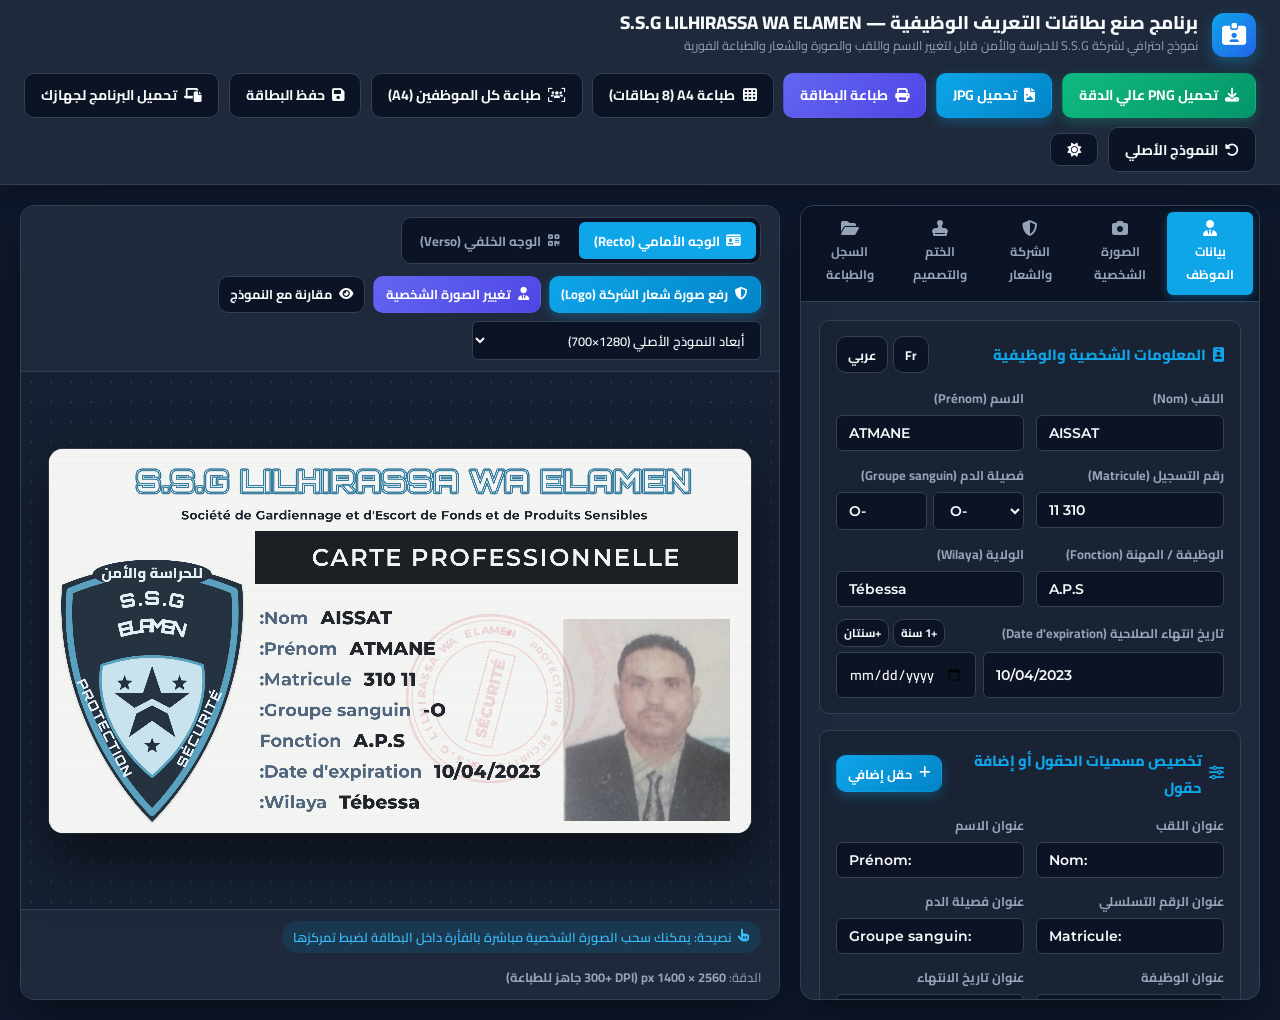
==== SSG_ID_Card_Maker.html @ f22fa9aa "Add lightweight standalone SSG_ID_Card_Maker.html and SSG_ID_Card_Maker.zip for direct download Co-a" ====
<!DOCTYPE html>
<html lang="ar" dir="rtl">
<head>
    <meta charset="UTF-8">
    <meta name="viewport" content="width=device-width, initial-scale=1.0">
    <title>برنامج صنع بطاقات التعريف الوظيفية الاحترافي — CARTE PROFESSIONNELLE</title>
    <style>
/* ==========================================================================
   Professional ID Card Maker Studio — برنامج صنع بطاقات التعريف الوظيفية
   Modern Arabic RTL UI + Responsive Print Layout
   ========================================================================== */

@import url('https://fonts.googleapis.com/css2?family=Cairo:wght@400;600;700;800&family=Exo+2:wght@700;800;900&family=Montserrat:wght@500;600;700;800;900&family=Orbitron:wght@700;800;900&family=Tajawal:wght@400;500;700;800&display=swap');

:root {
    --bg-main: #0f172a;
    --bg-panel: #1e293b;
    --bg-card-panel: #162032;
    --bg-input: #0b1324;
    --border-color: #334155;
    --border-focus: #38bdf8;
    --text-primary: #f8fafc;
    --text-secondary: #94a3b8;
    --text-muted: #64748b;
    --accent-primary: #0ea5e9;
    --accent-hover: #0284c7;
    --accent-secondary: #6366f1;
    --success: #10b981;
    --warning: #f59e0b;
    --danger: #ef4444;
    --radius-lg: 14px;
    --radius-md: 10px;
    --radius-sm: 6px;
    --shadow-lg: 0 20px 45px -15px rgba(0, 0, 0, 0.6);
}

body.light-mode {
    --bg-main: #f1f5f9;
    --bg-panel: #ffffff;
    --bg-card-panel: #e2e8f0;
    --bg-input: #f8fafc;
    --border-color: #cbd5e1;
    --border-focus: #0284c7;
    --text-primary: #0f172a;
    --text-secondary: #475569;
    --text-muted: #64748b;
    --shadow-lg: 0 15px 35px -10px rgba(15, 23, 42, 0.15);
}

* {
    box-sizing: border-box;
    margin: 0;
    padding: 0;
}

body {
    font-family: 'Cairo', 'Tajawal', sans-serif;
    background-color: var(--bg-main);
    color: var(--text-primary);
    min-height: 100vh;
    display: flex;
    flex-direction: column;
    overflow-x: hidden;
}

/* Top Header Bar */
.studio-header {
    background: var(--bg-panel);
    border-bottom: 1px solid var(--border-color);
    padding: 0.75rem 1.5rem;
    display: flex;
    align-items: center;
    justify-content: space-between;
    gap: 1rem;
    flex-wrap: wrap;
    position: sticky;
    top: 0;
    z-index: 100;
    box-shadow: 0 4px 20px rgba(0, 0, 0, 0.2);
}

.brand-area {
    display: flex;
    align-items: center;
    gap: 0.85rem;
}

.brand-badge {
    width: 44px;
    height: 44px;
    border-radius: 12px;
    background: linear-gradient(135deg, #0ea5e9, #2563eb);
    display: flex;
    align-items: center;
    justify-content: center;
    font-size: 1.35rem;
    color: #fff;
    box-shadow: 0 6px 16px rgba(14, 165, 233, 0.35);
}

.brand-titles h1 {
    font-size: 1.15rem;
    font-weight: 800;
    line-height: 1.2;
    color: var(--text-primary);
}

.brand-titles p {
    font-size: 0.78rem;
    color: var(--text-secondary);
}

.header-toolbar {
    display: flex;
    align-items: center;
    gap: 0.6rem;
    flex-wrap: wrap;
}

.btn {
    display: inline-flex;
    align-items: center;
    justify-content: center;
    gap: 0.45rem;
    padding: 0.52rem 1rem;
    border-radius: var(--radius-md);
    font-family: 'Cairo', sans-serif;
    font-size: 0.88rem;
    font-weight: 700;
    cursor: pointer;
    border: 1px solid transparent;
    transition: all 0.18s ease;
    text-decoration: none;
    white-space: nowrap;
}

.btn-primary {
    background: linear-gradient(135deg, #0ea5e9, #0284c7);
    color: #fff;
    box-shadow: 0 4px 12px rgba(14, 165, 233, 0.3);
}

.btn-primary:hover {
    transform: translateY(-1px);
    box-shadow: 0 6px 16px rgba(14, 165, 233, 0.45);
}

.btn-success {
    background: linear-gradient(135deg, #10b981, #059669);
    color: #fff;
    box-shadow: 0 4px 12px rgba(16, 185, 129, 0.3);
}

.btn-success:hover {
    transform: translateY(-1px);
    box-shadow: 0 6px 16px rgba(16, 185, 129, 0.45);
}

.btn-indigo {
    background: linear-gradient(135deg, #6366f1, #4f46e5);
    color: #fff;
}

.btn-indigo:hover {
    transform: translateY(-1px);
}

.btn-outline {
    background: var(--bg-input);
    color: var(--text-primary);
    border-color: var(--border-color);
}

.btn-outline:hover {
    border-color: var(--accent-primary);
    color: var(--accent-primary);
}

.btn-danger {
    background: rgba(239, 68, 68, 0.15);
    color: #f87171;
    border-color: rgba(239, 68, 68, 0.35);
}

.btn-danger:hover {
    background: #ef4444;
    color: #fff;
}

.btn-sm {
    padding: 0.35rem 0.7rem;
    font-size: 0.8rem;
}

/* Main Studio Grid */
.studio-workspace {
    display: grid;
    grid-template-columns: 460px 1fr;
    gap: 1.25rem;
    padding: 1.25rem;
    flex: 1;
    max-width: 1800px;
    width: 100%;
    margin: 0 auto;
}

@media (max-width: 1180px) {
    .studio-workspace {
        grid-template-columns: 1fr;
    }
}

/* Editor Controls Sidebar */
.controls-panel {
    background: var(--bg-panel);
    border: 1px solid var(--border-color);
    border-radius: var(--radius-lg);
    display: flex;
    flex-direction: column;
    overflow: hidden;
    max-height: calc(100vh - 105px);
    box-shadow: var(--shadow-lg);
}

@media (max-width: 1180px) {
    .controls-panel {
        max-height: none;
        order: 2;
    }
}

/* Navigation Tabs inside Controls Panel */
.control-tabs {
    display: grid;
    grid-template-columns: repeat(5, 1fr);
    background: var(--bg-input);
    border-bottom: 1px solid var(--border-color);
    padding: 0.35rem;
    gap: 0.25rem;
}

.tab-btn {
    background: transparent;
    border: none;
    color: var(--text-secondary);
    padding: 0.55rem 0.25rem;
    border-radius: var(--radius-sm);
    font-family: 'Cairo', sans-serif;
    font-size: 0.78rem;
    font-weight: 700;
    cursor: pointer;
    display: flex;
    flex-direction: column;
    align-items: center;
    gap: 0.25rem;
    transition: all 0.15s ease;
}

.tab-btn i {
    font-size: 1rem;
}

.tab-btn:hover {
    color: var(--text-primary);
    background: rgba(255, 255, 255, 0.04);
}

.tab-btn.active {
    background: var(--accent-primary);
    color: #fff;
    box-shadow: 0 3px 10px rgba(14, 165, 233, 0.35);
}

.tab-pane {
    display: none;
    padding: 1.15rem;
    overflow-y: auto;
    flex: 1;
}

.tab-pane.active {
    display: block;
}

.section-box {
    background: rgba(15, 23, 42, 0.35);
    border: 1px solid var(--border-color);
    border-radius: var(--radius-md);
    padding: 0.95rem;
    margin-bottom: 1rem;
}

body.light-mode .section-box {
    background: #f8fafc;
}

.section-title {
    font-size: 0.92rem;
    font-weight: 800;
    color: var(--accent-primary);
    margin-bottom: 0.8rem;
    display: flex;
    align-items: center;
    justify-content: space-between;
    gap: 0.5rem;
}

.section-title span {
    display: flex;
    align-items: center;
    gap: 0.45rem;
}

/* Form Elements */
.form-row {
    margin-bottom: 0.75rem;
}

.form-row:last-child {
    margin-bottom: 0;
}

.form-grid-2 {
    display: grid;
    grid-template-columns: 1fr 1fr;
    gap: 0.7rem;
    margin-bottom: 0.75rem;
}

.form-grid-3 {
    display: grid;
    grid-template-columns: 1.1fr 1.4fr auto;
    gap: 0.45rem;
    align-items: center;
    margin-bottom: 0.55rem;
}

.form-label {
    display: flex;
    align-items: center;
    justify-content: space-between;
    font-size: 0.8rem;
    font-weight: 700;
    color: var(--text-secondary);
    margin-bottom: 0.3rem;
}

.form-input,
.form-select {
    width: 100%;
    padding: 0.5rem 0.75rem;
    border-radius: var(--radius-sm);
    border: 1px solid var(--border-color);
    background: var(--bg-input);
    color: var(--text-primary);
    font-family: 'Cairo', 'Montserrat', sans-serif;
    font-size: 0.88rem;
    font-weight: 600;
    transition: border-color 0.15s ease;
}

.form-input:focus,
.form-select:focus {
    outline: none;
    border-color: var(--border-focus);
    box-shadow: 0 0 0 3px rgba(56, 189, 248, 0.15);
}

.input-ltr {
    direction: ltr;
    text-align: left;
    font-family: 'Montserrat', 'Cairo', sans-serif;
}

.color-picker-wrap {
    display: flex;
    align-items: center;
    gap: 0.45rem;
    background: var(--bg-input);
    border: 1px solid var(--border-color);
    padding: 0.3rem 0.55rem;
    border-radius: var(--radius-sm);
}

.color-picker-wrap input[type="color"] {
    width: 28px;
    height: 28px;
    border: none;
    background: none;
    cursor: pointer;
    padding: 0;
}

.color-picker-wrap span {
    font-size: 0.78rem;
    font-family: monospace;
    color: var(--text-secondary);
}

.range-row {
    display: flex;
    align-items: center;
    gap: 0.65rem;
}

.range-row input[type="range"] {
    flex: 1;
    accent-color: var(--accent-primary);
    cursor: pointer;
}

.range-val {
    min-width: 42px;
    text-align: center;
    font-size: 0.78rem;
    font-weight: 700;
    background: var(--bg-input);
    padding: 0.15rem 0.4rem;
    border-radius: 4px;
    border: 1px solid var(--border-color);
}

/* Upload Dropzones */
.upload-zone {
    border: 2px dashed var(--border-color);
    border-radius: var(--radius-md);
    padding: 1rem;
    text-align: center;
    background: var(--bg-input);
    cursor: pointer;
    transition: all 0.2s ease;
}

.upload-zone:hover,
.upload-zone.dragover {
    border-color: var(--accent-primary);
    background: rgba(14, 165, 233, 0.08);
}

.upload-zone i {
    font-size: 1.7rem;
    color: var(--accent-primary);
    margin-bottom: 0.35rem;
}

.upload-zone p {
    font-size: 0.83rem;
    font-weight: 700;
    color: var(--text-primary);
}

.upload-zone small {
    font-size: 0.73rem;
    color: var(--text-secondary);
}

/* Radio Mode Pills */
.mode-pills {
    display: grid;
    grid-template-columns: repeat(3, 1fr);
    gap: 0.45rem;
    margin-bottom: 0.85rem;
}

.mode-pill {
    padding: 0.5rem 0.4rem;
    border-radius: var(--radius-sm);
    border: 1px solid var(--border-color);
    background: var(--bg-input);
    color: var(--text-secondary);
    font-family: 'Cairo', sans-serif;
    font-size: 0.76rem;
    font-weight: 700;
    cursor: pointer;
    text-align: center;
    transition: all 0.15s ease;
}

.mode-pill.active {
    border-color: var(--accent-primary);
    background: rgba(14, 165, 233, 0.15);
    color: var(--text-primary);
}

/* Preview Canvas Area (Left/Center Stage) */
.preview-stage {
    background: var(--bg-card-panel);
    border: 1px solid var(--border-color);
    border-radius: var(--radius-lg);
    display: flex;
    flex-direction: column;
    overflow: hidden;
    box-shadow: var(--shadow-lg);
}

.stage-toolbar {
    background: var(--bg-panel);
    border-bottom: 1px solid var(--border-color);
    padding: 0.7rem 1.15rem;
    display: flex;
    align-items: center;
    justify-content: space-between;
    flex-wrap: wrap;
    gap: 0.75rem;
}

.stage-side-tabs {
    display: flex;
    align-items: center;
    gap: 0.4rem;
    background: var(--bg-input);
    padding: 0.25rem;
    border-radius: var(--radius-md);
    border: 1px solid var(--border-color);
}

.side-switch-btn {
    padding: 0.4rem 0.9rem;
    border-radius: var(--radius-sm);
    border: none;
    background: transparent;
    color: var(--text-secondary);
    font-family: 'Cairo', sans-serif;
    font-size: 0.82rem;
    font-weight: 700;
    cursor: pointer;
    display: flex;
    align-items: center;
    gap: 0.4rem;
}

.side-switch-btn.active {
    background: var(--accent-primary);
    color: #fff;
}

.canvas-viewport {
    flex: 1;
    display: flex;
    flex-direction: column;
    align-items: center;
    justify-content: center;
    padding: 1.75rem;
    position: relative;
    background-image: radial-gradient(rgba(148, 163, 184, 0.14) 1px, transparent 1px);
    background-size: 20px 20px;
    min-height: 480px;
}

.card-canvas-wrapper {
    position: relative;
    width: 100%;
    max-width: 860px;
    border-radius: 14px;
    overflow: hidden;
    box-shadow: 0 25px 60px rgba(0, 0, 0, 0.55), 0 0 0 1px rgba(255, 255, 255, 0.12);
    transition: transform 0.2s ease;
    background: #f4f5f3;
    line-height: 0;
}

#card-canvas {
    width: 100%;
    height: auto;
    display: block;
    cursor: grab;
}

#card-canvas:active {
    cursor: grabbing;
}

/* Reference Comparison Modal / Drawer */
.reference-compare-box {
    margin-top: 1.1rem;
    width: 100%;
    max-width: 860px;
    background: var(--bg-panel);
    border: 1px solid var(--border-color);
    border-radius: var(--radius-md);
    padding: 0.85rem;
    display: none;
}

.reference-compare-box.visible {
    display: block;
}

.reference-compare-box h4 {
    font-size: 0.85rem;
    margin-bottom: 0.5rem;
    color: var(--accent-primary);
    display: flex;
    align-items: center;
    justify-content: space-between;
}

.reference-compare-box img {
    width: 100%;
    border-radius: 8px;
    border: 1px solid var(--border-color);
}

/* Quick Status Bar Below Canvas */
.stage-footer {
    background: var(--bg-panel);
    border-top: 1px solid var(--border-color);
    padding: 0.65rem 1.15rem;
    display: flex;
    align-items: center;
    justify-content: space-between;
    flex-wrap: wrap;
    gap: 0.75rem;
    font-size: 0.8rem;
    color: var(--text-secondary);
}

.hint-pill {
    display: inline-flex;
    align-items: center;
    gap: 0.4rem;
    background: rgba(14, 165, 233, 0.12);
    color: #38bdf8;
    padding: 0.25rem 0.7rem;
    border-radius: 999px;
    font-weight: 600;
}

/* Saved Cards List */
.saved-card-item {
    display: flex;
    align-items: center;
    justify-content: space-between;
    gap: 0.6rem;
    padding: 0.65rem 0.8rem;
    background: var(--bg-input);
    border: 1px solid var(--border-color);
    border-radius: var(--radius-sm);
    margin-bottom: 0.5rem;
    transition: all 0.15s ease;
}

.saved-card-item:hover {
    border-color: var(--accent-primary);
}

.saved-card-info {
    flex: 1;
    cursor: pointer;
}

.saved-card-info h5 {
    font-size: 0.86rem;
    color: var(--text-primary);
    margin-bottom: 0.1rem;
}

.saved-card-info small {
    font-size: 0.73rem;
    color: var(--text-secondary);
}

/* Camera Modal */
.modal-backdrop {
    position: fixed;
    inset: 0;
    background: rgba(0, 0, 0, 0.75);
    display: none;
    align-items: center;
    justify-content: center;
    z-index: 999;
    padding: 1rem;
}

.modal-backdrop.open {
    display: flex;
}

.modal-card {
    background: var(--bg-panel);
    border: 1px solid var(--border-color);
    border-radius: var(--radius-lg);
    width: 100%;
    max-width: 520px;
    overflow: hidden;
    box-shadow: var(--shadow-lg);
}

.modal-card-header {
    padding: 0.9rem 1.15rem;
    border-bottom: 1px solid var(--border-color);
    display: flex;
    align-items: center;
    justify-content: space-between;
}

.modal-card-body {
    padding: 1.15rem;
    text-align: center;
}

#webcam-video {
    width: 100%;
    max-height: 340px;
    background: #000;
    border-radius: var(--radius-md);
}

/* Toast Notification */
.toast-msg {
    position: fixed;
    bottom: 1.5rem;
    left: 1.5rem;
    background: #10b981;
    color: #fff;
    padding: 0.7rem 1.25rem;
    border-radius: var(--radius-md);
    font-weight: 700;
    font-size: 0.88rem;
    box-shadow: 0 10px 25px rgba(0, 0, 0, 0.35);
    z-index: 2000;
    transform: translateY(120%);
    opacity: 0;
    transition: all 0.25s ease;
}

.toast-msg.show {
    transform: translateY(0);
    opacity: 1;
}

/* Printable Area Styles (CR80 / A4 Sheet) */
#print-sheet-container {
    display: none;
}

@media print {
    body * {
        visibility: hidden;
    }
    #print-sheet-container,
    #print-sheet-container * {
        visibility: visible;
    }
    #print-sheet-container {
        display: flex !important;
        flex-wrap: wrap;
        gap: 6mm;
        justify-content: center;
        align-items: flex-start;
        position: absolute;
        left: 0;
        top: 0;
        width: 100%;
        padding: 8mm;
        background: #fff !important;
    }
    .print-card-img {
        width: 85.6mm !important;
        height: 53.98mm !important;
        object-fit: fill;
        border: 0.25mm dashed #94a3b8;
        page-break-inside: avoid;
    }
}

</style>
    <link rel="stylesheet" href="https://cdnjs.cloudflare.com/ajax/libs/font-awesome/6.5.1/css/all.min.css">
</head>
<body>
    <!-- Top Studio Header -->
    <header class="studio-header">
        <div class="brand-area">
            <div class="brand-badge">
                <i class="fa-solid fa-id-card-clip"></i>
            </div>
            <div class="brand-titles">
                <h1>برنامج صنع بطاقات التعريف الوظيفية — S.S.G LILHIRASSA WA ELAMEN</h1>
                <p>نموذج احترافي لشركة S.S.G للحراسة والأمن قابل لتغيير الاسم واللقب والصورة والشعار والطباعة الفورية</p>
            </div>
        </div>

        <div class="header-toolbar">
            <button class="btn btn-success" id="btn-download-png" title="تحميل البطاقة كصورة عالية الدقة PNG">
                <i class="fa-solid fa-download"></i> <span>تحميل PNG عالي الدقة</span>
            </button>
            <button class="btn btn-primary" id="btn-download-jpg" title="تحميل البطاقة بصيغة JPG">
                <i class="fa-solid fa-file-image"></i> <span>تحميل JPG</span>
            </button>
            <button class="btn btn-indigo" id="btn-print-single" title="طباعة البطاقة بالحجم الحقيقي CR80">
                <i class="fa-solid fa-print"></i> <span>طباعة البطاقة</span>
            </button>
            <button class="btn btn-outline" id="btn-print-a4" title="طباعة 8 نسخ من البطاقة الحالية في ورقة A4">
                <i class="fa-solid fa-table-cells"></i> <span>طباعة A4 (8 بطاقات)</span>
            </button>
            <button class="btn btn-outline" id="btn-print-all-saved" title="طباعة جميع بطاقات الموظفين المحفوظة في ورقة A4 واحدة">
                <i class="fa-solid fa-users-viewfinder"></i> <span>طباعة كل الموظفين (A4)</span>
            </button>
            <button class="btn btn-outline" id="btn-save-card-db" title="حفظ البطاقة الحالية في السجل">
                <i class="fa-solid fa-floppy-disk"></i> <span>حفظ البطاقة</span>
            </button>
            <a href="/download-standalone" target="_blank" download="SSG_ID_Card_Maker.html" class="btn btn-outline" title="تحميل البرنامج كملف واحد يعمل على أي جهاز بدون إنترنت">
                <i class="fa-solid fa-laptop-file"></i> <span>تحميل البرنامج لجهازك</span>
            </a>
            <button class="btn btn-outline" id="btn-reset-default" title="استعادة بيانات النموذج الأصلي">
                <i class="fa-solid fa-rotate-left"></i> <span>النموذج الأصلي</span>
            </button>
            <button class="btn btn-outline" id="btn-theme-toggle" title="تبديل المظهر الفاتح/الداكن">
                <i class="fa-solid fa-sun"></i>
            </button>
        </div>
    </header>

    <!-- Main Studio Layout -->
    <main class="studio-workspace">
        <!-- Right Sidebar: Controls & Customization -->
        <aside class="controls-panel">
            <nav class="control-tabs">
                <button class="tab-btn active" data-tab="tab-employee">
                    <i class="fa-solid fa-user-tie"></i>
                    <span>بيانات الموظف</span>
                </button>
                <button class="tab-btn" data-tab="tab-photo">
                    <i class="fa-solid fa-camera"></i>
                    <span>الصورة الشخصية</span>
                </button>
                <button class="tab-btn" data-tab="tab-company">
                    <i class="fa-solid fa-shield-halved"></i>
                    <span>الشركة والشعار</span>
                </button>
                <button class="tab-btn" data-tab="tab-design">
                    <i class="fa-solid fa-stamp"></i>
                    <span>الختم والتصميم</span>
                </button>
                <button class="tab-btn" data-tab="tab-saved">
                    <i class="fa-solid fa-folder-open"></i>
                    <span>السجل والطباعة</span>
                </button>
            </nav>

            <!-- TAB 1: Employee Information (بيانات الموظف) -->
            <div class="tab-pane active" id="tab-employee">
                <div class="section-box">
                    <div class="section-title">
                        <span><i class="fa-solid fa-id-badge"></i> المعلومات الشخصية والوظيفية</span>
                        <div style="display:flex; gap:0.3rem;">
                            <button type="button" class="btn btn-outline btn-sm" id="btn-labels-fr" title="عناوين الحقول بالفرنسية كما في النموذج">Fr</button>
                            <button type="button" class="btn btn-outline btn-sm" id="btn-labels-ar" title="عناوين الحقول بالعربية">عربي</button>
                        </div>
                    </div>

                    <div class="form-grid-2">
                        <div>
                            <label class="form-label">اللقب (Nom)</label>
                            <input type="text" id="inp-nom" class="form-input input-ltr" value="AISSAT" placeholder="مثال: AISSAT">
                        </div>
                        <div>
                            <label class="form-label">الاسم (Prénom)</label>
                            <input type="text" id="inp-prenom" class="form-input input-ltr" value="ATMANE" placeholder="مثال: ATMANE">
                        </div>
                    </div>

                    <div class="form-grid-2">
                        <div>
                            <label class="form-label">رقم التسجيل (Matricule)</label>
                            <input type="text" id="inp-matricule" class="form-input input-ltr" value="11 310" placeholder="مثال: 11 310">
                        </div>
                        <div>
                            <label class="form-label">فصيلة الدم (Groupe sanguin)</label>
                            <div style="display:flex; gap:0.35rem;">
                                <select id="sel-blood" class="form-select input-ltr" style="max-width:95px;">
                                    <option value="O-" selected>O-</option>
                                    <option value="O+">O+</option>
                                    <option value="A+">A+</option>
                                    <option value="A-">A-</option>
                                    <option value="B+">B+</option>
                                    <option value="B-">B-</option>
                                    <option value="AB+">AB+</option>
                                    <option value="AB-">AB-</option>
                                </select>
                                <input type="text" id="inp-groupe-sanguin" class="form-input input-ltr" value="O-">
                            </div>
                        </div>
                    </div>

                    <div class="form-grid-2">
                        <div>
                            <label class="form-label">الوظيفة / المهنة (Fonction)</label>
                            <input type="text" id="inp-fonction" list="fonctions-list" class="form-input input-ltr" value="A.P.S" placeholder="مثال: A.P.S">
                            <datalist id="fonctions-list">
                                <option value="A.P.S">Agent de Prévention et de Sécurité</option>
                                <option value="Chef de Poste">Chef de Poste</option>
                                <option value="Chef de Groupe">Chef de Groupe</option>
                                <option value="Superviseur">Superviseur</option>
                                <option value="Agent d'Escorte">Agent d'Escorte de Fonds</option>
                                <option value="Contrôleur">Contrôleur de Sécurité</option>
                                <option value="Chauffeur Escorte">Chauffeur Escorte</option>
                                <option value="عون أمن ووقاية">عون أمن ووقاية</option>
                            </datalist>
                        </div>
                        <div>
                            <label class="form-label">الولاية (Wilaya)</label>
                            <input type="text" id="inp-wilaya" list="wilayas-list" class="form-input input-ltr" value="Tébessa" placeholder="مثال: Tébessa">
                            <datalist id="wilayas-list">
                                <option value="Adrar">01 - Adrar (أدرار)</option>
                                <option value="Chlef">02 - Chlef (الشلف)</option>
                                <option value="Laghouat">03 - Laghouat (الأغواط)</option>
                                <option value="Oum El Bouaghi">04 - Oum El Bouaghi (أم البواقي)</option>
                                <option value="Batna">05 - Batna (باتنة)</option>
                                <option value="Béjaïa">06 - Béjaïa (بجاية)</option>
                                <option value="Biskra">07 - Biskra (بسكرة)</option>
                                <option value="Béchar">08 - Béchar (بشار)</option>
                                <option value="Blida">09 - Blida (البليدة)</option>
                                <option value="Bouira">10 - Bouira (البويرة)</option>
                                <option value="Tamanrasset">11 - Tamanrasset (تمنراست)</option>
                                <option value="Tébessa">12 - Tébessa (تبسة)</option>
                                <option value="Tlemcen">13 - Tlemcen (تلمسان)</option>
                                <option value="Tiaret">14 - Tiaret (تيارت)</option>
                                <option value="Tizi Ouzou">15 - Tizi Ouzou (تيزي وزو)</option>
                                <option value="Alger">16 - Alger (الجزائر)</option>
                                <option value="Djelfa">17 - Djelfa (الجلفة)</option>
                                <option value="Jijel">18 - Jijel (جيجل)</option>
                                <option value="Sétif">19 - Sétif (سطيف)</option>
                                <option value="Saïda">20 - Saïda (سعيدة)</option>
                                <option value="Skikda">21 - Skikda (سكيكدة)</option>
                                <option value="Sidi Bel Abbès">22 - Sidi Bel Abbès (سيدي بلعباس)</option>
                                <option value="Annaba">23 - Annaba (عنابة)</option>
                                <option value="Guelma">24 - Guelma (قالمة)</option>
                                <option value="Constantine">25 - Constantine (قسنطينة)</option>
                                <option value="Médéa">26 - Médéa (المدية)</option>
                                <option value="Mostaganem">27 - Mostaganem (مستغانم)</option>
                                <option value="M'Sila">28 - M'Sila (المسيلة)</option>
                                <option value="Mascara">29 - Mascara (معسكر)</option>
                                <option value="Ouargla">30 - Ouargla (ورقلة)</option>
                                <option value="Oran">31 - Oran (وهران)</option>
                                <option value="El Bayadh">32 - El Bayadh (البيض)</option>
                                <option value="Illizi">33 - Illizi (إليزي)</option>
                                <option value="Bordj Bou Arréridj">34 - Bordj Bou Arréridj (برج بوعريريج)</option>
                                <option value="Boumerdès">35 - Boumerdès (بومرداس)</option>
                                <option value="El Tarf">36 - El Tarf (الطارف)</option>
                                <option value="Tindouf">37 - Tindouf (تندوف)</option>
                                <option value="Tissemsilt">38 - Tissemsilt (تيسمسيلت)</option>
                                <option value="El Oued">39 - El Oued (الوادي)</option>
                                <option value="Khenchela">40 - Khenchela (خنشلة)</option>
                                <option value="Souk Ahras">41 - Souk Ahras (سوق أهراس)</option>
                                <option value="Tipaza">42 - Tipaza (تيبازة)</option>
                                <option value="Mila">43 - Mila (ميلة)</option>
                                <option value="Aïn Defla">44 - Aïn Defla (عين الدفلى)</option>
                                <option value="Naâma">45 - Naâma (النعامة)</option>
                                <option value="Aïn Témouchent">46 - Aïn Témouchent (عين تموشنت)</option>
                                <option value="Ghardaïa">47 - Ghardaïa (غرداية)</option>
                                <option value="Relizane">48 - Relizane (غليزان)</option>
                                <option value="Timimoun">49 - Timimoun (تيميمون)</option>
                                <option value="Bordj Badji Mokhtar">50 - Bordj Badji Mokhtar</option>
                                <option value="Ouled Djellal">51 - Ouled Djellal (أولاد جلال)</option>
                                <option value="Béni Abbès">52 - Béni Abbès (بني عباس)</option>
                                <option value="In Salah">53 - In Salah (عين صالح)</option>
                                <option value="In Guezzam">54 - In Guezzam (عين قزام)</option>
                                <option value="Touggourt">55 - Touggourt (تقرت)</option>
                                <option value="Djanet">56 - Djanet (جانت)</option>
                                <option value="El M'Ghair">57 - El M'Ghair (المغير)</option>
                                <option value="El Meniaa">58 - El Meniaa (المنيعة)</option>
                            </datalist>
                        </div>
                    </div>

                    <div class="form-row">
                        <label class="form-label">
                            <span>تاريخ انتهاء الصلاحية (Date d'expiration)</span>
                            <div style="display:flex; gap:0.25rem;">
                                <button type="button" class="btn btn-outline btn-sm" id="btn-exp-1yr" style="padding:0.15rem 0.45rem; font-size:0.72rem;">+1 سنة</button>
                                <button type="button" class="btn btn-outline btn-sm" id="btn-exp-2yr" style="padding:0.15rem 0.45rem; font-size:0.72rem;">+سنتان</button>
                            </div>
                        </label>
                        <div style="display:grid; grid-template-columns: 1fr auto; gap:0.45rem;">
                            <input type="text" id="inp-date-expiration" class="form-input input-ltr" value="10/04/2023" placeholder="DD/MM/YYYY">
                            <input type="date" id="inp-date-picker" class="form-input" style="width:140px;">
                        </div>
                    </div>
                </div>

                <!-- Customizing Field Labels & Extra Fields -->
                <div class="section-box">
                    <div class="section-title">
                        <span><i class="fa-solid fa-sliders"></i> تخصيص مسميات الحقول أو إضافة حقول</span>
                        <button type="button" class="btn btn-primary btn-sm" id="btn-add-extra-field">
                            <i class="fa-solid fa-plus"></i> حقل إضافي
                        </button>
                    </div>
                    <div class="form-grid-2">
                        <div>
                            <label class="form-label">عنوان اللقب</label>
                            <input type="text" id="lbl-nom" class="form-input input-ltr" value="Nom:">
                        </div>
                        <div>
                            <label class="form-label">عنوان الاسم</label>
                            <input type="text" id="lbl-prenom" class="form-input input-ltr" value="Prénom:">
                        </div>
                        <div>
                            <label class="form-label">عنوان الرقم التسلسلي</label>
                            <input type="text" id="lbl-matricule" class="form-input input-ltr" value="Matricule:">
                        </div>
                        <div>
                            <label class="form-label">عنوان فصيلة الدم</label>
                            <input type="text" id="lbl-groupe" class="form-input input-ltr" value="Groupe sanguin:">
                        </div>
                        <div>
                            <label class="form-label">عنوان الوظيفة</label>
                            <input type="text" id="lbl-fonction" class="form-input input-ltr" value="Fonction">
                        </div>
                        <div>
                            <label class="form-label">عنوان تاريخ الانتهاء</label>
                            <input type="text" id="lbl-expiration" class="form-input input-ltr" value="Date d'expiration:">
                        </div>
                        <div>
                            <label class="form-label">عنوان الولاية</label>
                            <input type="text" id="lbl-wilaya" class="form-input input-ltr" value="Wilaya:">
                        </div>
                        <div>
                            <label class="form-label">اتجاه نصوص البيانات</label>
                            <select id="sel-fields-dir" class="form-select">
                                <option value="ltr" selected>من اليسار لليمين (فرنسي/إنجليزي)</option>
                                <option value="rtl">من اليمين لليسار (عربي)</option>
                            </select>
                        </div>
                    </div>

                    <!-- Dynamic Extra Fields Container -->
                    <div id="extra-fields-container" style="margin-top:0.5rem;"></div>
                </div>
            </div>

            <!-- TAB 2: Employee Personal Photo (الصورة الشخصية) -->
            <div class="tab-pane" id="tab-photo">
                <div class="section-box">
                    <div class="section-title">
                        <span><i class="fa-solid fa-image-portrait"></i> تغيير الصورة الشخصية للموظف</span>
                    </div>

                    <div class="upload-zone" id="photo-dropzone">
                        <i class="fa-solid fa-cloud-arrow-up"></i>
                        <p>اضغط هنا لرفع صورة شخصية جديدة أو اسحب الصورة وأفلتها</p>
                        <small>يدعم جميع الصيغ: JPG, PNG, WEBP عالية الدقة</small>
                        <input type="file" id="inp-photo-file" accept="image/*" style="display:none;">
                    </div>

                    <div style="display:grid; grid-template-columns: repeat(3, 1fr); gap:0.45rem; margin-top:0.75rem;">
                        <button type="button" class="btn btn-indigo btn-sm" id="btn-open-webcam">
                            <i class="fa-solid fa-camera"></i> الكاميرا
                        </button>
                        <button type="button" class="btn btn-outline btn-sm" id="btn-photo-default">
                            <i class="fa-solid fa-rotate-left"></i> صورة النموذج
                        </button>
                        <button type="button" class="btn btn-outline btn-sm" id="btn-photo-avatar">
                            <i class="fa-solid fa-user-shield"></i> صورة رمزية
                        </button>
                    </div>
                </div>

                <div class="section-box">
                    <div class="section-title">
                        <span><i class="fa-solid fa-crop-simple"></i> ضبط أبعاد وموضع وإضاءة الصورة</span>
                        <button type="button" class="btn btn-outline btn-sm" id="btn-reset-photo-pos">إعادة ضبط</button>
                    </div>

                    <div class="form-row">
                        <label class="form-label">تكبير / تصغير الصورة (Zoom)</label>
                        <div class="range-row">
                            <input type="range" id="rng-photo-zoom" min="0.5" max="2.5" step="0.02" value="1">
                            <span class="range-val" id="val-photo-zoom">100%</span>
                        </div>
                    </div>

                    <div class="form-row">
                        <label class="form-label">إزاحة الصورة أفقياً (يمين / يسار)</label>
                        <div class="range-row">
                            <input type="range" id="rng-photo-x" min="-150" max="150" step="1" value="0">
                            <span class="range-val" id="val-photo-x">0</span>
                        </div>
                    </div>

                    <div class="form-row">
                        <label class="form-label">إزاحة الصورة عمودياً (أعلى / أسفل)</label>
                        <div class="range-row">
                            <input type="range" id="rng-photo-y" min="-150" max="150" step="1" value="0">
                            <span class="range-val" id="val-photo-y">0</span>
                        </div>
                    </div>

                    <div class="form-grid-2">
                        <div>
                            <label class="form-label">السطوع (Brightness)</label>
                            <div class="range-row">
                                <input type="range" id="rng-photo-bright" min="60" max="150" step="1" value="100">
                                <span class="range-val" id="val-photo-bright">100%</span>
                            </div>
                        </div>
                        <div>
                            <label class="form-label">التباين (Contrast)</label>
                            <div class="range-row">
                                <input type="range" id="rng-photo-contrast" min="60" max="160" step="1" value="100">
                                <span class="range-val" id="val-photo-contrast">100%</span>
                            </div>
                        </div>
                    </div>

                    <div class="form-grid-2">
                        <div>
                            <label class="form-label">إطار حول الصورة</label>
                            <select id="sel-photo-border" class="form-select">
                                <option value="none" selected>بدون إطار (مطابق للنموذج)</option>
                                <option value="thin">إطار رفيع أنيق</option>
                                <option value="bold">إطار مزدوج رسمي</option>
                            </select>
                        </div>
                        <div>
                            <label class="form-label">استدارة الزوايا</label>
                            <div class="range-row">
                                <input type="range" id="rng-photo-radius" min="0" max="40" step="1" value="0">
                                <span class="range-val" id="val-photo-radius">0px</span>
                            </div>
                        </div>
                    </div>
                </div>
            </div>

            <!-- TAB 3: Company Name & Logo (الشركة والشعار) -->
            <div class="tab-pane" id="tab-company">
                <div class="section-box">
                    <div class="section-title">
                        <span><i class="fa-solid fa-building-shield"></i> اسم الشركة وعنوان البطاقة</span>
                        <div style="display:flex; gap:0.3rem;">
                            <button type="button" class="btn btn-primary btn-sm" id="btn-preset-ssg" title="تطبيق بيانات شركة S.S.G LILHIRASSA WA ELAMEN">S.S.G</button>
                            <button type="button" class="btn btn-outline btn-sm" id="btn-preset-alamine" title="تطبيق بيانات شركة SARL AL-AMINE GARD">AL-AMINE</button>
                        </div>
                    </div>

                    <div class="form-row">
                        <label class="form-label">اسم الشركة الرئيسي (أعلى البطاقة)</label>
                        <input type="text" id="inp-company-name" class="form-input input-ltr" value="S.S.G LILHIRASSA WA ELAMEN" placeholder="مثال: S.S.G LILHIRASSA WA ELAMEN">
                    </div>

                    <div class="form-grid-2">
                        <div>
                            <label class="form-label">نمط خط اسم الشركة</label>
                            <select id="sel-header-style" class="form-select">
                                <option value="hollow" selected>مفرغ بإطار أزرق (كالنموذج الأصلي)</option>
                                <option value="double">مفرغ بإطار مزدوج بارز</option>
                                <option value="solid-outline">ممتلئ مع إطار خارجي</option>
                                <option value="solid">ممتلئ كلاسيكي</option>
                            </select>
                        </div>
                        <div>
                            <label class="form-label">حجم خط اسم الشركة</label>
                            <div class="range-row">
                                <input type="range" id="rng-company-size" min="36" max="82" step="1" value="54">
                                <span class="range-val" id="val-company-size">54</span>
                            </div>
                        </div>
                    </div>

                    <div class="form-row">
                        <label class="form-label">وصف نشاط الشركة (السطر الثاني)</label>
                        <input type="text" id="inp-company-subtitle" class="form-input input-ltr" value="Société de Gardiennage et d'Escort de Fonds et de Produits Sensibles">
                    </div>

                    <div class="form-row">
                        <label class="form-label">عنوان البطاقة في الشريط الأسود</label>
                        <input type="text" id="inp-card-title" class="form-input input-ltr" value="CARTE PROFESSIONNELLE">
                    </div>
                </div>

                <!-- Company Shield / Logo Section -->
                <div class="section-box">
                    <div class="section-title">
                        <span><i class="fa-solid fa-shield-cat"></i> رمز / شعار الشركة (الجهة اليسرى)</span>
                    </div>

                    <div class="mode-pills">
                        <button type="button" class="mode-pill active" data-logo-mode="vector">
                            <i class="fa-solid fa-wand-magic-sparkles"></i> درع متجهي قابل للتعديل
                        </button>
                        <button type="button" class="mode-pill" data-logo-mode="custom">
                            <i class="fa-solid fa-upload"></i> رفع صورة شعار الشركة
                        </button>
                        <button type="button" class="mode-pill" data-logo-mode="extracted">
                            <i class="fa-solid fa-certificate"></i> الشعار المرجعي السابق
                        </button>
                    </div>

                    <!-- Vector Shield Controls -->
                    <div id="vector-shield-settings">
                        <div class="form-grid-3" style="grid-template-columns: 1fr 1fr 1fr;">
                            <div>
                                <label class="form-label">الاسم بالعربية</label>
                                <input type="text" id="inp-shield-ar" class="form-input" value="للحراسة والأمن">
                            </div>
                            <div>
                                <label class="form-label">السطر الأول</label>
                                <input type="text" id="inp-shield-l1" class="form-input input-ltr" value="S.S.G">
                            </div>
                            <div>
                                <label class="form-label">السطر الثاني</label>
                                <input type="text" id="inp-shield-l2" class="form-input input-ltr" value="ELAMEN">
                            </div>
                        </div>
                        <div class="form-grid-2">
                            <div>
                                <label class="form-label">النص الأيسر للدرع</label>
                                <input type="text" id="inp-shield-left" class="form-input input-ltr" value="PROTECTION">
                            </div>
                            <div>
                                <label class="form-label">النص الأيمن للدرع</label>
                                <input type="text" id="inp-shield-right" class="form-input input-ltr" value="SÉCURITÉ">
                            </div>
                        </div>
                        <div class="form-grid-3" style="grid-template-columns: 1fr 1fr 1fr;">
                            <div>
                                <label class="form-label">لون الدرع</label>
                                <div class="color-picker-wrap">
                                    <input type="color" id="clr-shield-primary" value="#24333f">
                                    <span id="txt-shield-primary">#24333f</span>
                                </div>
                            </div>
                            <div>
                                <label class="form-label">لون الإطار</label>
                                <div class="color-picker-wrap">
                                    <input type="color" id="clr-shield-accent" value="#59a1be">
                                    <span id="txt-shield-accent">#59a1be</span>
                                </div>
                            </div>
                            <div>
                                <label class="form-label">قلب الدرع</label>
                                <div class="color-picker-wrap">
                                    <input type="color" id="clr-shield-inner" value="#c8e3ed">
                                    <span id="txt-shield-inner">#c8e3ed</span>
                                </div>
                            </div>
                        </div>
                    </div>

                    <!-- Custom Logo Upload Box (shown when custom mode is active, or accessible anytime) -->
                    <div id="custom-logo-settings" style="display:none; margin-top:0.65rem;">
                        <div class="upload-zone" id="logo-dropzone">
                            <i class="fa-solid fa-file-shield"></i>
                            <p>اضغط لرفع رمز / شعار شركتك (PNG, SVG, JPG)</p>
                            <small>يفضل شعار بخلفية شفافة PNG</small>
                            <input type="file" id="inp-logo-file" accept="image/*" style="display:none;">
                        </div>
                    </div>

                    <div class="form-grid-2" style="margin-top:0.75rem;">
                        <div>
                            <label class="form-label">حجم الشعار</label>
                            <div class="range-row">
                                <input type="range" id="rng-logo-scale" min="0.6" max="1.4" step="0.02" value="1">
                                <span class="range-val" id="val-logo-scale">100%</span>
                            </div>
                        </div>
                        <div>
                            <label class="form-label">إزاحة الشعار أفقياً</label>
                            <div class="range-row">
                                <input type="range" id="rng-logo-x" min="-60" max="60" step="1" value="0">
                                <span class="range-val" id="val-logo-x">0</span>
                            </div>
                        </div>
                    </div>
                </div>
            </div>

            <!-- TAB 4: Stamp, Colors & Card Back (الختم والتصميم) -->
            <div class="tab-pane" id="tab-design">
                <!-- Company Stamp / Cachet -->
                <div class="section-box">
                    <div class="section-title">
                        <span><i class="fa-solid fa-stamp"></i> الختم الدائري للشركة (Cachet)</span>
                        <label style="display:flex; align-items:center; gap:0.35rem; font-size:0.8rem; cursor:pointer;">
                            <input type="checkbox" id="chk-show-stamp" checked> إظهار الختم
                        </label>
                    </div>

                    <div class="form-grid-2">
                        <div>
                            <label class="form-label">نص الختم العلوي</label>
                            <input type="text" id="inp-stamp-top" class="form-input input-ltr" value="S.S.G LILHIRASSA WA ELAMEN">
                        </div>
                        <div>
                            <label class="form-label">نص الختم السفلي</label>
                            <input type="text" id="inp-stamp-bottom" class="form-input input-ltr" value="PROTECTION & SÉCURITÉ">
                        </div>
                    </div>

                    <div class="form-grid-2">
                        <div>
                            <label class="form-label">نص وسط الختم</label>
                            <input type="text" id="inp-stamp-center" class="form-input input-ltr" value="SÉCURITÉ">
                        </div>
                        <div>
                            <label class="form-label">لون الختم</label>
                            <div class="color-picker-wrap">
                                <input type="color" id="clr-stamp" value="#cc3b42">
                                <span id="txt-clr-stamp">#cc3b42</span>
                            </div>
                        </div>
                    </div>

                    <div class="form-grid-2">
                        <div>
                            <label class="form-label">شفافية الختم</label>
                            <div class="range-row">
                                <input type="range" id="rng-stamp-opacity" min="0.04" max="0.65" step="0.01" value="0.16">
                                <span class="range-val" id="val-stamp-opacity">16%</span>
                            </div>
                        </div>
                        <div>
                            <label class="form-label">زاوية دوران الختم</label>
                            <div class="range-row">
                                <input type="range" id="rng-stamp-angle" min="-180" max="180" step="1" value="-75">
                                <span class="range-val" id="val-stamp-angle">-75°</span>
                            </div>
                        </div>
                    </div>

                    <div class="form-grid-2">
                        <div>
                            <label class="form-label">موقع الختم أفقياً (X)</label>
                            <div class="range-row">
                                <input type="range" id="rng-stamp-x" min="450" max="1150" step="5" value="805">
                                <span class="range-val" id="val-stamp-x">805</span>
                            </div>
                        </div>
                        <div>
                            <label class="form-label">موقع الختم عمودياً (Y)</label>
                            <div class="range-row">
                                <input type="range" id="rng-stamp-y" min="250" max="620" step="5" value="455">
                                <span class="range-val" id="val-stamp-y">455</span>
                            </div>
                        </div>
                    </div>

                    <div class="form-row" style="margin-top:0.4rem;">
                        <button type="button" class="btn btn-outline btn-sm" id="btn-upload-stamp-img">
                            <i class="fa-solid fa-file-Image"></i> رفع صورة ختم خارجي (PNG شفاف - اختياري)
                        </button>
                        <button type="button" class="btn btn-outline btn-sm" id="btn-reset-stamp-gen" style="display:none;">
                            <i class="fa-solid fa-rotate-left"></i> العودة للختم الدائري التلقائي
                        </button>
                        <input type="file" id="inp-stamp-file" accept="image/*" style="display:none;">
                    </div>
                </div>

                <!-- Colors & Typography -->
                <div class="section-box">
                    <div class="section-title">
                        <span><i class="fa-solid fa-palette"></i> ألوان وخطوط البطاقة</span>
                    </div>

                    <div class="form-grid-2">
                        <div>
                            <label class="form-label">لون خلفية البطاقة</label>
                            <div class="color-picker-wrap">
                                <input type="color" id="clr-card-bg" value="#f4f5f3">
                                <span id="txt-card-bg">#f4f5f3</span>
                            </div>
                        </div>
                        <div>
                            <label class="form-label">لون إطار اسم الشركة</label>
                            <div class="color-picker-wrap">
                                <input type="color" id="clr-header-outline" value="#377b9c">
                                <span id="txt-header-outline">#377b9c</span>
                            </div>
                        </div>
                        <div>
                            <label class="form-label">لون الشريط الأسود</label>
                            <div class="color-picker-wrap">
                                <input type="color" id="clr-banner-bg" value="#1c1f24">
                                <span id="txt-banner-bg">#1c1f24</span>
                            </div>
                        </div>
                        <div>
                            <label class="form-label">لون عناوين الحقول</label>
                            <div class="color-picker-wrap">
                                <input type="color" id="clr-label" value="#52667d">
                                <span id="txt-clr-label">#52667d</span>
                            </div>
                        </div>
                        <div>
                            <label class="form-label">لون نصوص البيانات</label>
                            <div class="color-picker-wrap">
                                <input type="color" id="clr-value" value="#22262c">
                                <span id="txt-clr-value">#22262c</span>
                            </div>
                        </div>
                        <div>
                            <label class="form-label">حجم خط البيانات</label>
                            <div class="range-row">
                                <input type="range" id="rng-fields-size" min="24" max="44" step="1" value="34">
                                <span class="range-val" id="val-fields-size">34</span>
                            </div>
                        </div>
                    </div>
                </div>

                <!-- Back Side (Verso) Settings -->
                <div class="section-box">
                    <div class="section-title">
                        <span><i class="fa-solid fa-qrcode"></i> إعدادات الوجه الخلفي للبطاقة (Verso)</span>
                    </div>
                    <div class="form-row">
                        <label class="form-label">تنبيه قانوني في ظهر البطاقة</label>
                        <input type="text" id="inp-back-notice" class="form-input input-ltr" value="Cette carte professionnelle est strictement personnelle. Toute personne trouvant cette carte est priée de la remettre à la direction.">
                    </div>
                    <div class="form-grid-2">
                        <div>
                            <label class="form-label">هاتف الشركة / الطوارئ</label>
                            <input type="text" id="inp-back-phone" class="form-input input-ltr" value="+213 (0) 37 00 00 00">
                        </div>
                        <div>
                            <label class="form-label">المقر الاجتماعي / العنوان</label>
                            <input type="text" id="inp-back-address" class="form-input input-ltr" value="Direction Générale — Algérie">
                        </div>
                    </div>
                </div>
            </div>

            <!-- TAB 5: Saved Cards & Print Options (السجل والطباعة) -->
            <div class="tab-pane" id="tab-saved">
                <div class="section-box">
                    <div class="section-title">
                        <span><i class="fa-solid fa-database"></i> سجل البطاقات المحفوظة</span>
                        <button type="button" class="btn btn-primary btn-sm" id="btn-new-blank-card">
                            <i class="fa-solid fa-user-plus"></i> موظف جديد
                        </button>
                    </div>
                    <p style="font-size:0.78rem; color:var(--text-secondary); margin-bottom:0.75rem;">
                        يمكنك حفظ عدة بطاقات لموظفي الشركة والرجوع إليها أو تعديلها وطباعتها في أي وقت:
                    </p>
                    <div id="saved-cards-list">
                        <!-- Populated via JS -->
                    </div>
                </div>

                <div class="section-box">
                    <div class="section-title">
                        <span><i class="fa-solid fa-file-export"></i> تصدير واستيراد بيانات البطاقة (JSON)</span>
                    </div>
                    <div style="display:flex; gap:0.5rem; flex-wrap:wrap;">
                        <button type="button" class="btn btn-outline btn-sm" id="btn-export-json">
                            <i class="fa-solid fa-file-arrow-down"></i> حفظ ملف المشروع (JSON)
                        </button>
                        <button type="button" class="btn btn-outline btn-sm" id="btn-import-json">
                            <i class="fa-solid fa-file-arrow-up"></i> استيراد ملف مشروع
                        </button>
                        <input type="file" id="inp-import-json-file" accept=".json" style="display:none;">
                    </div>
                </div>
            </div>
        </aside>

        <!-- Center/Left Stage: Live Interactive Card Canvas Preview -->
        <section class="preview-stage">
            <div class="stage-toolbar">
                <div class="stage-side-tabs">
                    <button type="button" class="side-switch-btn active" id="btn-view-front">
                        <i class="fa-solid fa-id-card"></i> الوجه الأمامي (Recto)
                    </button>
                    <button type="button" class="side-switch-btn" id="btn-view-back">
                        <i class="fa-solid fa-qrcode"></i> الوجه الخلفي (Verso)
                    </button>
                </div>

                <div style="display:flex; align-items:center; gap:0.5rem; flex-wrap:wrap;">
                    <button type="button" class="btn btn-primary btn-sm" id="btn-quick-upload-logo">
                        <i class="fa-solid fa-shield-halved"></i> <span>رفع صورة شعار الشركة (Logo)</span>
                    </button>
                    <button type="button" class="btn btn-indigo btn-sm" id="btn-quick-upload-photo">
                        <i class="fa-solid fa-user-tie"></i> <span>تغيير الصورة الشخصية</span>
                    </button>
                    <button type="button" class="btn btn-outline btn-sm" id="btn-toggle-reference">
                        <i class="fa-solid fa-eye"></i> <span>مقارنة مع النموذج</span>
                    </button>
                    <select id="sel-card-aspect" class="form-select" style="width:auto; font-size:0.8rem; padding:0.35rem 0.65rem;">
                        <option value="model" selected>أبعاد النموذج الأصلي (1280×700)</option>
                        <option value="cr80">المقاس القياسي العالمي CR80 (85.6×54 مم)</option>
                    </select>
                </div>
            </div>

            <div class="canvas-viewport">
                <div class="card-canvas-wrapper" id="canvas-wrapper">
                    <canvas id="card-canvas" width="2560" height="1400"></canvas>
                </div>

                <!-- Reference Original Card Comparison Drawer -->
                <div class="reference-compare-box" id="reference-compare-box">
                    <h4>
                        <span><i class="fa-solid fa-image"></i> الصورة المرجعية الأصلية المرفقة للمقارنة:</span>
                        <button type="button" class="btn btn-outline btn-sm" id="btn-close-reference">&times; إغلاق</button>
                    </h4>
                    <img src="[data-uri]" alt="Original Reference Card">
                </div>
            </div>

            <div class="stage-footer">
                <div class="hint-pill">
                    <i class="fa-solid fa-hand-pointer"></i>
                    <span>نصيحة: يمكنك سحب الصورة الشخصية مباشرة بالفأرة داخل البطاقة لضبط تمركزها</span>
                </div>
                <div>
                    <span>الدقة: <strong>2560 × 1400 px (300+ DPI جاهز للطباعة)</strong></span>
                </div>
            </div>
        </section>
    </main>

    <!-- Webcam Modal -->
    <div class="modal-backdrop" id="webcam-modal">
        <div class="modal-card">
            <div class="modal-card-header">
                <h3><i class="fa-solid fa-camera"></i> التقاط صورة شخصية بالكاميرا</h3>
                <button type="button" class="btn btn-outline btn-sm" id="btn-close-webcam">&times;</button>
            </div>
            <div class="modal-card-body">
                <video id="webcam-video" autoplay playsinline></video>
                <div style="margin-top:1rem; display:flex; justify-content:center; gap:0.75rem;">
                    <button type="button" class="btn btn-success" id="btn-capture-webcam">
                        <i class="fa-solid fa-camera-retro"></i> التقاط الصورة
                    </button>
                    <button type="button" class="btn btn-outline" id="btn-cancel-webcam">إلغاء</button>
                </div>
            </div>
        </div>
    </div>

    <!-- Hidden Print Container for CR80 / A4 Printing -->
    <div id="print-sheet-container"></div>

    <!-- Toast Notification -->
    <div class="toast-msg" id="toast-msg">تم الحفظ بنجاح</div>

    <script>
/**
 * Professional ID Card Maker Studio — برنامج صنع بطاقات التعريف الوظيفية
 * High-Resolution HTML5 Canvas Engine (2560x1400 / 300+ DPI Print Ready)
 */

(function () {
    "use strict";

    // Default state configured for S.S.G LILHIRASSA WA ELAMEN
    function getDefaultState() {
        return {
            id: null,
            companyName: "S.S.G LILHIRASSA WA ELAMEN",
            headerStyle: "hollow", // hollow | double | solid-outline | solid
            companyFontSize: 54,
            companySubtitle: "Société de Gardiennage et d'Escort de Fonds et de Produits Sensibles",
            cardTitle: "CARTE PROFESSIONNELLE",

            // Logo settings
            logoMode: "vector", // vector | extracted | custom
            logoScale: 1.0,
            logoOffsetX: 0,
            shieldArabic: "للحراسة والأمن",
            shieldLine1: "S.S.G",
            shieldLine2: "ELAMEN",
            shieldLeft: "PROTECTION",
            shieldRight: "SÉCURITÉ",
            shieldPrimaryColor: "#24333f",
            shieldAccentColor: "#59a1be",
            shieldInnerBg: "#c8e3ed",
            customLogoDataUrl: null,

            // Employee fields
            nom: "AISSAT",
            prenom: "ATMANE",
            matricule: "11 310",
            groupeSanguin: "O-",
            fonction: "A.P.S",
            dateExpiration: "10/04/2023",
            wilaya: "Tébessa",

            // Field labels
            labelNom: "Nom:",
            labelPrenom: "Prénom:",
            labelMatricule: "Matricule:",
            labelGroupeSanguin: "Groupe sanguin:",
            labelFonction: "Fonction",
            labelDateExpiration: "Date d'expiration:",
            labelWilaya: "Wilaya:",
            fieldsDirection: "ltr",
            fieldsFontSize: 34,
            extraFields: [],

            // Photo settings
            photoMode: "default", // default | custom | avatar
            photoDataUrl: "[data-uri]",
            photoZoom: 1.0,
            photoOffsetX: 0,
            photoOffsetY: 0,
            photoBrightness: 100,
            photoContrast: 100,
            photoBorder: "none",
            photoRadius: 0,

            // Stamp (Cachet) settings
            showStamp: true,
            stampTopText: "S.S.G LILHIRASSA WA ELAMEN",
            stampBottomText: "PROTECTION & SÉCURITÉ",
            stampCenterText: "SÉCURITÉ",
            stampColor: "#cc3b42",
            stampOpacity: 0.16,
            stampAngle: -75,
            stampX: 805,
            stampY: 455,

            // Colors
            cardBgColor: "#f4f5f3",
            headerOutlineColor: "#377b9c",
            bannerBgColor: "#1c1f24",
            bannerTextColor: "#f0f4f7",
            labelColor: "#52667d",
            valueColor: "#22262c",

            // Card Back (Verso)
            backNotice: "Cette carte professionnelle est strictement personnelle. Toute personne trouvant cette carte est priée de la remettre à la direction.",
            backPhone: "+213 (0) 37 00 00 00",
            backAddress: "Direction Générale — Algérie",

            // View options
            activeSide: "front", // front | back
            aspectMode: "model"  // model (1280x700) | cr80 (1200x757)
        };
    }

    let state = getDefaultState();
    const canvas = document.getElementById("card-canvas");
    const ctx = canvas.getContext("2d");

    // Preloaded images cache
    const images = {
        defaultPhoto: new Image(),
        extractedShield: new Image(),
        customPhoto: null,
        customLogo: null,
        customStamp: null
    };

    images.defaultPhoto.crossOrigin = "anonymous";
    images.extractedShield.crossOrigin = "anonymous";

    images.defaultPhoto.onload = () => renderCard();
    images.extractedShield.onload = () => renderCard();

    images.defaultPhoto.src = "[data-uri]";
    images.extractedShield.src = "[data-uri]";

    // Ensure web fonts finish loading so Canvas text metrics are accurate
    if (document.fonts && document.fonts.ready) {
        document.fonts.ready.then(() => renderCard());
    }

    // =========================================================================
    // MAIN RENDER PIPELINE
    // =========================================================================
    function renderCard() {
        const logicalW = state.aspectMode === "cr80" ? 1200 : 1280;
        const logicalH = state.aspectMode === "cr80" ? 757 : 700;
        const scale = 2; // 2x Super-sampling for 300+ DPI print quality

        if (canvas.width !== logicalW * scale || canvas.height !== logicalH * scale) {
            canvas.width = logicalW * scale;
            canvas.height = logicalH * scale;
        }

        ctx.save();
        ctx.scale(scale, scale);

        if (state.activeSide === "back") {
            drawBackCard(ctx, logicalW, logicalH);
        } else {
            drawFrontCard(ctx, logicalW, logicalH);
        }

        ctx.restore();
    }

    // =========================================================================
    // FRONT CARD (RECTO) — Exact Match to SARL AL-AMINE GARD Reference
    // =========================================================================
    function drawFrontCard(ctx, W, H) {
        // 1. Card Background + Subtle Security Micro-texture
        ctx.fillStyle = state.cardBgColor || "#f4f5f3";
        ctx.fillRect(0, 0, W, H);

        // Subtle fine security card grain
        ctx.save();
        ctx.strokeStyle = "rgba(55, 123, 156, 0.03)";
        ctx.lineWidth = 1;
        for (let y = 8; y < H; y += 6) {
            ctx.beginPath();
            ctx.moveTo(0, y);
            ctx.lineTo(W, y);
            ctx.stroke();
        }
        ctx.restore();

        // 2. Top Header: Company Name (SARL AL-AMINE GARD)
        drawCompanyHeader(ctx, W);

        // 3. Company Subtitle (Société de Gardiennage...)
        ctx.save();
        ctx.font = "700 22.5px 'Montserrat', 'Cairo', sans-serif";
        ctx.fillStyle = "#232830";
        ctx.textAlign = "center";
        ctx.textBaseline = "middle";
        ctx.fillText(state.companySubtitle || "", W * 0.52, 122, W - 90);
        ctx.restore();

        // 4. Black Title Banner (CARTE PROFESSIONNELLE)
        const bannerX = 376;
        const bannerY = 150;
        const bannerW = W - bannerX - 24;
        const bannerH = 96;

        ctx.save();
        ctx.fillStyle = state.bannerBgColor || "#1c1f24";
        ctx.fillRect(bannerX, bannerY, bannerW, bannerH);

        ctx.font = "600 44px 'Montserrat', 'Cairo', sans-serif";
        ctx.fillStyle = state.bannerTextColor || "#f0f4f7";
        ctx.textAlign = "center";
        ctx.textBaseline = "middle";
        if ("letterSpacing" in ctx) {
            ctx.letterSpacing = "3px";
        }
        ctx.fillText(
            state.cardTitle || "CARTE PROFESSIONNELLE",
            bannerX + bannerW / 2,
            bannerY + bannerH / 2 + 2,
            bannerW - 30
        );
        ctx.restore();

        // 5. Left Company Shield / Logo
        drawCompanyLogoSection(ctx, H);

        // 6. Employee Personal Photo (Bottom Right)
        const photoW = 304;
        const photoH = 368;
        const photoX = W - photoW - 38;
        const photoY = H - photoH - 22;
        drawEmployeePhoto(ctx, photoX, photoY, photoW, photoH);

        // 7. Faint Circular Company Rubber Stamp (Cachet)
        if (state.showStamp) {
            drawCompanyStamp(ctx, state.stampX, state.stampY);
        }

        // 8. Center Employee Information Fields (Nom, Prénom, Matricule...)
        drawEmployeeFields(ctx, bannerX + 8, 286, photoX - 18, H - 22);
    }

    // =========================================================================
    // COMPANY HEADER TITLE (Hollow Cyan-Blue Outlined Letters as in Original)
    // =========================================================================
    function drawCompanyHeader(ctx, W) {
        const text = (state.companyName || "").trim();
        if (!text) return;

        ctx.save();
        const fontSize = Number(state.companyFontSize) || 64;
        ctx.font = `900 ${fontSize}px 'Orbitron', 'Exo 2', 'Montserrat', 'Cairo', sans-serif`;
        ctx.textAlign = "center";
        ctx.textBaseline = "middle";
        ctx.lineJoin = "round";
        ctx.miterLimit = 2;
        if ("letterSpacing" in ctx) {
            ctx.letterSpacing = "2px";
        }

        const centerX = W * 0.52;
        const centerY = 62;
        const maxW = W - 100;
        const outlineColor = state.headerOutlineColor || "#377b9c";
        const bgFill = state.cardBgColor || "#f4f5f3";

        if (state.headerStyle === "hollow") {
            // Matches the exact SARL AL-AMINE GARD hollow blue-outlined letters
            ctx.strokeStyle = outlineColor;
            ctx.lineWidth = 8.5;
            ctx.strokeText(text, centerX, centerY, maxW);

            ctx.strokeStyle = "#d9ebf3";
            ctx.lineWidth = 4.2;
            ctx.strokeText(text, centerX, centerY, maxW);

            ctx.fillStyle = bgFill;
            ctx.fillText(text, centerX, centerY, maxW);

            ctx.strokeStyle = outlineColor;
            ctx.lineWidth = 2.0;
            ctx.strokeText(text, centerX, centerY, maxW);
        } else if (state.headerStyle === "double") {
            ctx.strokeStyle = outlineColor;
            ctx.lineWidth = 10;
            ctx.strokeText(text, centerX, centerY, maxW);

            ctx.strokeStyle = "#ffffff";
            ctx.lineWidth = 5;
            ctx.strokeText(text, centerX, centerY, maxW);

            ctx.fillStyle = outlineColor;
            ctx.fillText(text, centerX, centerY, maxW);
        } else if (state.headerStyle === "solid-outline") {
            ctx.strokeStyle = "#1c1f24";
            ctx.lineWidth = 7;
            ctx.strokeText(text, centerX, centerY, maxW);
            ctx.fillStyle = outlineColor;
            ctx.fillText(text, centerX, centerY, maxW);
        } else {
            ctx.fillStyle = outlineColor;
            ctx.fillText(text, centerX, centerY, maxW);
        }

        ctx.restore();
    }

    // =========================================================================
    // LEFT SHIELD LOGO (Dynamic Vector Shield / Extracted Original / Custom)
    // =========================================================================
    function drawCompanyLogoSection(ctx, H) {
        const baseX = 16 + (Number(state.logoOffsetX) || 0);
        const baseY = 194;
        const baseW = 344;
        const baseH = H - baseY - 20;
        const scale = Number(state.logoScale) || 1.0;

        const cx = baseX + baseW / 2;
        const cy = baseY + baseH / 2;

        ctx.save();
        ctx.translate(cx, cy);
        ctx.scale(scale, scale);
        ctx.translate(-cx, -cy);

        if (state.logoMode === "extracted" && images.extractedShield.complete && images.extractedShield.naturalWidth > 0) {
            ctx.drawImage(images.extractedShield, baseX, baseY, baseW, baseH);
        } else if (state.logoMode === "custom" && images.customLogo && images.customLogo.complete) {
            // Fit custom logo proportionally inside box
            const img = images.customLogo;
            const ratio = Math.min(baseW / img.naturalWidth, baseH / img.naturalHeight);
            const drawW = img.naturalWidth * ratio;
            const drawH = img.naturalHeight * ratio;
            ctx.drawImage(img, cx - drawW / 2, cy - drawH / 2, drawW, drawH);
        } else {
            // Default: High-Precision Dynamic Vector Shield matching AL-AMINE GARD
            drawVectorShield(ctx, cx, baseY, baseW, baseH);
        }

        ctx.restore();
    }

    function makeShieldPath(ctx, cx, topY, w, h) {
        const halfW = w / 2;
        const shoulderY = topY + h * 0.11;
        const bottomY = topY + h;

        ctx.beginPath();
        // Top arch
        ctx.moveTo(cx - halfW + 8, shoulderY);
        ctx.quadraticCurveTo(cx, topY - h * 0.03, cx + halfW - 8, shoulderY);
        // Right side curving to bottom tip
        ctx.bezierCurveTo(
            cx + halfW + 6, topY + h * 0.46,
            cx + halfW * 0.56, topY + h * 0.80,
            cx, bottomY
        );
        // Left side curving from bottom tip back to top-left shoulder
        ctx.bezierCurveTo(
            cx - halfW * 0.56, topY + h * 0.80,
            cx - halfW - 6, topY + h * 0.46,
            cx - halfW + 8, shoulderY
        );
        ctx.closePath();
    }

    function drawVectorShield(ctx, cx, topY, w, h) {
        const primary = state.shieldPrimaryColor || "#24333f";
        const accent = state.shieldAccentColor || "#59a1be";
        const innerBg = state.shieldInnerBg || "#c8e3ed";

        ctx.save();

        // Subtle drop shadow for shield
        ctx.shadowColor = "rgba(0, 0, 0, 0.18)";
        ctx.shadowBlur = 8;
        ctx.shadowOffsetY = 3;

        // 1. Outer Dark Shield
        makeShieldPath(ctx, cx, topY, w, h);
        ctx.fillStyle = primary;
        ctx.fill();

        ctx.shadowColor = "transparent";

        // 2. Sky-Blue Inner Shield Border Line (#59a1be)
        makeShieldPath(ctx, cx, topY + 15, w - 28, h - 32);
        ctx.strokeStyle = accent;
        ctx.lineWidth = 12;
        ctx.lineJoin = "round";
        ctx.stroke();

        // Top-center dark mask over the sky-blue border where Arabic title sits
        const arText = (state.shieldArabic || "").trim();
        if (arText) {
            ctx.save();
            const isLongAr = arText.length > 8;
            const arFontSize = isLongAr ? 27 : 38;
            ctx.font = `800 ${arFontSize}px 'Cairo', 'Tajawal', sans-serif`;
            const measuredW = Math.min(w * 0.68, Math.max(130, ctx.measureText(arText).width + 32));

            ctx.fillStyle = primary;
            ctx.beginPath();
            ctx.ellipse(cx, topY + 34, measuredW / 2, 26, 0, 0, Math.PI * 2);
            ctx.fill();

            ctx.fillStyle = "#e3eff5";
            ctx.textAlign = "center";
            ctx.textBaseline = "middle";
            ctx.fillText(arText, cx, topY + 36, w * 0.64);
            ctx.restore();
        }

        // 3. Curved Upper Latin Lines ("AL-AMINE" and "GARD")
        drawCurvedText(
            ctx,
            (state.shieldLine1 || "").toUpperCase(),
            cx,
            topY + 315,
            235,
            "900 35px 'Orbitron', 'Exo 2', 'Montserrat', sans-serif",
            "#e3eff5",
            0.095
        );

        drawCurvedText(
            ctx,
            (state.shieldLine2 || "").toUpperCase(),
            cx,
            topY + 335,
            205,
            "900 35px 'Orbitron', 'Exo 2', 'Montserrat', sans-serif",
            "#e3eff5",
            0.095
        );

        // 4. Center Pale Ice-Blue Inner Shield (#c8e3ed)
        const innerTop = topY + h * 0.36;
        const innerW = w * 0.58;
        const innerH = h * 0.47;

        makeShieldPath(ctx, cx, innerTop, innerW, innerH);
        ctx.fillStyle = innerBg;
        ctx.fill();
        ctx.strokeStyle = accent;
        ctx.lineWidth = 5;
        ctx.stroke();

        // 5. Stars inside the Inner Shield (Main chevron-split star + 3 small stars)
        const starCenterY = innerTop + innerH * 0.43;
        drawMainSplitStar(ctx, cx, starCenterY, 72, primary, innerBg);

        // 3 small 5-pointed stars (top-left, top-right, bottom)
        drawFivePointStar(ctx, cx - 50, starCenterY - 40, 15, 6.5, primary);
        drawFivePointStar(ctx, cx + 50, starCenterY - 40, 15, 6.5, primary);
        drawFivePointStar(ctx, cx, starCenterY + 74, 15, 6.5, primary);

        // 6. Angled Side Texts ("PROTECTION" on left, "SÉCURITÉ" on right)
        drawAngledShieldSideText(ctx, state.shieldLeft || "PROTECTION", cx - w * 0.255, topY + h * 0.65, 63.5 * (Math.PI / 180));
        drawAngledShieldSideText(ctx, state.shieldRight || "SÉCURITÉ", cx + w * 0.255, topY + h * 0.65, -63.5 * (Math.PI / 180));

        ctx.restore();
    }

    function drawCurvedText(ctx, text, cx, arcCenterY, radius, font, color, charAngleStep) {
        if (!text) return;
        ctx.save();
        ctx.font = font;
        ctx.fillStyle = color;
        ctx.textAlign = "center";
        ctx.textBaseline = "middle";

        const totalAngle = (text.length - 1) * charAngleStep;
        const startAngle = -Math.PI / 2 - totalAngle / 2;

        for (let i = 0; i < text.length; i++) {
            const angle = startAngle + i * charAngleStep;
            ctx.save();
            ctx.translate(cx + Math.cos(angle) * radius, arcCenterY + Math.sin(angle) * radius);
            ctx.rotate(angle + Math.PI / 2);
            ctx.fillText(text[i], 0, 0);
            ctx.restore();
        }
        ctx.restore();
    }

    function drawAngledShieldSideText(ctx, text, x, y, angleRad) {
        if (!text) return;
        ctx.save();
        ctx.translate(x, y);
        ctx.rotate(angleRad);
        ctx.font = "800 24px 'Orbitron', 'Exo 2', 'Montserrat', sans-serif";
        ctx.fillStyle = "#e3eff5";
        ctx.textAlign = "center";
        ctx.textBaseline = "middle";
        if ("letterSpacing" in ctx) {
            ctx.letterSpacing = "2px";
        }
        ctx.fillText(text.toUpperCase(), 0, 0);
        ctx.restore();
    }

    function drawFivePointStar(ctx, cx, cy, outerR, innerR, fillStyle) {
        ctx.save();
        ctx.beginPath();
        for (let i = 0; i < 10; i++) {
            const r = i % 2 === 0 ? outerR : innerR;
            const angle = -Math.PI / 2 + (i * Math.PI) / 5;
            const x = cx + Math.cos(angle) * r;
            const y = cy + Math.sin(angle) * r;
            if (i === 0) ctx.moveTo(x, y);
            else ctx.lineTo(x, y);
        }
        ctx.closePath();
        ctx.fillStyle = fillStyle;
        ctx.fill();
        ctx.restore();
    }

    function drawMainSplitStar(ctx, cx, cy, outerR, starColor, bgColor) {
        ctx.save();
        // Clip to the 5-pointed star silhouette so the chevron cut stays strictly inside the star
        ctx.beginPath();
        const innerR = outerR * 0.39;
        for (let i = 0; i < 10; i++) {
            const r = i % 2 === 0 ? outerR : innerR;
            const angle = -Math.PI / 2 + (i * Math.PI) / 5;
            const x = cx + Math.cos(angle) * r;
            const y = cy + Math.sin(angle) * r;
            if (i === 0) ctx.moveTo(x, y);
            else ctx.lineTo(x, y);
        }
        ctx.closePath();
        ctx.fillStyle = starColor;
        ctx.fill();
        ctx.clip();

        // Draw the distinctive light-blue chevron ribbon across the middle of the star (as in AL-AMINE GARD shield)
        ctx.beginPath();
        ctx.moveTo(cx - outerR, cy + 32);
        ctx.lineTo(cx, cy - 6);
        ctx.lineTo(cx + outerR, cy + 32);
        ctx.lineWidth = 11;
        ctx.strokeStyle = bgColor;
        ctx.lineJoin = "miter";
        ctx.stroke();

        ctx.restore();
    }

    // =========================================================================
    // CENTER EMPLOYEE INFORMATION FIELDS (Nom, Prénom, Matricule, etc.)
    // =========================================================================
    function drawEmployeeFields(ctx, leftX, topY, rightX, bottomY) {
        const rows = [
            { label: state.labelNom, value: state.nom },
            { label: state.labelPrenom, value: state.prenom },
            { label: state.labelMatricule, value: state.matricule },
            { label: state.labelGroupeSanguin, value: state.groupeSanguin },
            { label: state.labelFonction, value: state.fonction },
            { label: state.labelDateExpiration, value: state.dateExpiration },
            { label: state.labelWilaya, value: state.wilaya }
        ];

        if (Array.isArray(state.extraFields)) {
            state.extraFields.forEach((ef) => {
                if (ef && (ef.label || ef.value)) {
                    rows.push({ label: ef.label || "", value: ef.value || "" });
                }
            });
        }

        const totalRows = rows.length;
        const availableH = bottomY - topY;
        const stepY = Math.min(58, availableH / Math.max(totalRows, 1));
        const baseFontSize = Number(state.fieldsFontSize) || 34;
        const labelFontSize = Math.round(baseFontSize * 0.94);

        ctx.save();
        ctx.textBaseline = "middle";

        const isRTL = state.fieldsDirection === "rtl";

        rows.forEach((row, idx) => {
            const y = topY + idx * stepY + stepY * 0.42;
            const lbl = (row.label || "").trim();
            const val = (row.value || "").trim();

            if (!isRTL) {
                // LTR Layout (Exact match to original French card)
                ctx.font = `700 ${labelFontSize}px 'Montserrat', 'Cairo', sans-serif`;
                ctx.fillStyle = state.labelColor || "#52667d";
                ctx.textAlign = "left";
                ctx.fillText(lbl, leftX, y);

                const lblWidth = ctx.measureText(lbl).width;
                const valX = leftX + lblWidth + 22;

                ctx.font = `800 ${baseFontSize}px 'Montserrat', 'Cairo', sans-serif`;
                ctx.fillStyle = state.valueColor || "#22262c";
                ctx.fillText(val, valX, y, Math.max(120, rightX - valX));
            } else {
                // RTL Layout (For Arabic labels mode)
                ctx.font = `700 ${labelFontSize}px 'Cairo', 'Tajawal', sans-serif`;
                ctx.fillStyle = state.labelColor || "#52667d";
                ctx.textAlign = "right";
                ctx.fillText(lbl, rightX, y);

                const lblWidth = ctx.measureText(lbl).width;
                const valX = rightX - lblWidth - 18;

                ctx.font = `800 ${baseFontSize}px 'Cairo', 'Montserrat', sans-serif`;
                ctx.fillStyle = state.valueColor || "#22262c";
                ctx.fillText(val, valX, y, Math.max(120, valX - leftX));
            }
        });

        ctx.restore();
    }

    // =========================================================================
    // EMPLOYEE PERSONAL PHOTO (Bottom Right)
    // =========================================================================
    function drawEmployeePhoto(ctx, x, y, w, h) {
        ctx.save();

        const radius = Number(state.photoRadius) || 0;
        roundedRectPath(ctx, x, y, w, h, radius);
        ctx.fillStyle = "#dfe5ec";
        ctx.fill();
        ctx.clip();

        if (state.photoMode === "avatar") {
            drawAvatarPlaceholder(ctx, x, y, w, h);
        } else {
            const img = state.photoMode === "custom" && images.customPhoto
                ? images.customPhoto
                : images.defaultPhoto;

            if (img && img.complete && img.naturalWidth > 0) {
                const zoom = Number(state.photoZoom) || 1.0;
                const offX = Number(state.photoOffsetX) || 0;
                const offY = Number(state.photoOffsetY) || 0;
                const bright = Number(state.photoBrightness) || 100;
                const contrast = Number(state.photoContrast) || 100;

                ctx.filter = `brightness(${bright}%) contrast(${contrast}%)`;

                // Cover fit calculation
                const scaleCover = Math.max(w / img.naturalWidth, h / img.naturalHeight) * zoom;
                const drawW = img.naturalWidth * scaleCover;
                const drawH = img.naturalHeight * scaleCover;
                const drawX = x + (w - drawW) / 2 + offX;
                const drawY = y + (h - drawH) / 2 + offY;

                ctx.drawImage(img, drawX, drawY, drawW, drawH);
                ctx.filter = "none";
            } else {
                drawAvatarPlaceholder(ctx, x, y, w, h);
            }
        }

        ctx.restore();

        // Optional Photo Border
        if (state.photoBorder === "thin") {
            ctx.save();
            roundedRectPath(ctx, x, y, w, h, radius);
            ctx.strokeStyle = "#24333f";
            ctx.lineWidth = 3;
            ctx.stroke();
            ctx.restore();
        } else if (state.photoBorder === "bold") {
            ctx.save();
            roundedRectPath(ctx, x, y, w, h, radius);
            ctx.strokeStyle = "#24333f";
            ctx.lineWidth = 6;
            ctx.stroke();
            roundedRectPath(ctx, x + 5, y + 5, w - 10, h - 10, Math.max(0, radius - 3));
            ctx.strokeStyle = "#59a1be";
            ctx.lineWidth = 2;
            ctx.stroke();
            ctx.restore();
        }
    }

    function drawAvatarPlaceholder(ctx, x, y, w, h) {
        ctx.fillStyle = "#cbd5e1";
        ctx.fillRect(x, y, w, h);
        ctx.fillStyle = "#475569";
        // Head
        ctx.beginPath();
        ctx.arc(x + w / 2, y + h * 0.36, w * 0.22, 0, Math.PI * 2);
        ctx.fill();
        // Shoulders / Suit
        ctx.beginPath();
        ctx.ellipse(x + w / 2, y + h * 0.92, w * 0.42, h * 0.34, 0, Math.PI, 0, false);
        ctx.fill();
    }

    function roundedRectPath(ctx, x, y, w, h, r) {
        const rad = Math.min(r, w / 2, h / 2);
        ctx.beginPath();
        ctx.moveTo(x + rad, y);
        ctx.lineTo(x + w - rad, y);
        ctx.quadraticCurveTo(x + w, y, x + w, y + rad);
        ctx.lineTo(x + w, y + h - rad);
        ctx.quadraticCurveTo(x + w, y + h, x + w - rad, y + h);
        ctx.lineTo(x + rad, y + h);
        ctx.quadraticCurveTo(x, y + h, x, y + h - rad);
        ctx.lineTo(x, y + rad);
        ctx.quadraticCurveTo(x, y, x + rad, y);
        ctx.closePath();
    }

    // =========================================================================
    // CIRCULAR COMPANY STAMP / CACHET (Faint Red Seal as in Reference Card)
    // =========================================================================
    function drawCompanyStamp(ctx, cx, cy) {
        const radius = 152;
        const color = state.stampColor || "#cc3b42";
        const opacity = Number(state.stampOpacity) || 0.16;
        const angleRad = ((Number(state.stampAngle) || -75) * Math.PI) / 180;

        ctx.save();
        ctx.translate(cx, cy);
        ctx.rotate(angleRad);
        ctx.globalAlpha = opacity;

        if (state.customStampDataUrl && images.customStamp && images.customStamp.complete) {
            const sImg = images.customStamp;
            const maxDim = radius * 2;
            const ratio = Math.min(maxDim / sImg.naturalWidth, maxDim / sImg.naturalHeight);
            const dw = sImg.naturalWidth * ratio;
            const dh = sImg.naturalHeight * ratio;
            ctx.drawImage(sImg, -dw / 2, -dh / 2, dw, dh);
            ctx.restore();
            return;
        }

        ctx.strokeStyle = color;
        ctx.fillStyle = color;

        // Outer Double Circle
        ctx.lineWidth = 4.5;
        ctx.beginPath();
        ctx.arc(0, 0, radius, 0, Math.PI * 2);
        ctx.stroke();

        ctx.lineWidth = 2;
        ctx.beginPath();
        ctx.arc(0, 0, radius - 9, 0, Math.PI * 2);
        ctx.stroke();

        // Inner Circle
        ctx.lineWidth = 2.5;
        ctx.beginPath();
        ctx.arc(0, 0, radius - 48, 0, Math.PI * 2);
        ctx.stroke();

        // Top Curved Stamp Text
        drawCurvedText(
            ctx,
            (state.stampTopText || "SARL AL-AMINE GARD").toUpperCase(),
            0,
            0,
            radius - 28,
            "800 20px 'Montserrat', sans-serif",
            color,
            0.13
        );

        // Bottom Curved Stamp Text
        const bottomStr = (state.stampBottomText || "PROTECTION & SÉCURITÉ").toUpperCase();
        ctx.save();
        ctx.rotate(Math.PI);
        drawCurvedText(
            ctx,
            bottomStr,
            0,
            0,
            radius - 28,
            "700 17px 'Montserrat', sans-serif",
            color,
            0.115
        );
        ctx.restore();

        // Center Box & Text ("SÉCURITÉ")
        ctx.lineWidth = 2.5;
        ctx.strokeRect(-86, -24, 172, 48);
        ctx.font = "900 28px 'Montserrat', sans-serif";
        ctx.textAlign = "center";
        ctx.textBaseline = "middle";
        ctx.fillText((state.stampCenterText || "SÉCURITÉ").toUpperCase(), 0, 1, 160);

        // Side Stars in Stamp
        drawFivePointStar(ctx, -(radius - 28), 0, 8, 3.5, color);
        drawFivePointStar(ctx, radius - 28, 0, 8, 3.5, color);

        ctx.restore();
    }

    // =========================================================================
    // BACK SIDE OF CARD (VERSO) — Barcode / QR + Legal Notice + Company Info
    // =========================================================================
    function drawBackCard(ctx, W, H) {
        // Background
        ctx.fillStyle = state.cardBgColor || "#f4f5f3";
        ctx.fillRect(0, 0, W, H);

        // Top dark bar
        ctx.fillStyle = state.bannerBgColor || "#1c1f24";
        ctx.fillRect(0, 42, W, 68);

        ctx.font = "800 30px 'Orbitron', 'Montserrat', sans-serif";
        ctx.fillStyle = "#ffffff";
        ctx.textAlign = "center";
        ctx.textBaseline = "middle";
        ctx.fillText(state.companyName || "SARL AL-AMINE GARD", W / 2, 76);

        // Watermark Shield in Center
        ctx.save();
        ctx.globalAlpha = 0.08;
        drawVectorShield(ctx, W / 2, 145, 260, 360);
        ctx.restore();

        // Legal Notice Box
        ctx.save();
        ctx.font = "600 24px 'Montserrat', 'Cairo', sans-serif";
        ctx.fillStyle = "#1e293b";
        ctx.textAlign = "center";
        wrapText(ctx, state.backNotice || "", W / 2, 195, W - 180, 38);
        ctx.restore();

        // Simulated Barcode + Matricule Verification Box
        const barW = 460;
        const barH = 85;
        const barX = (W - barW) / 2;
        const barY = H - 245;

        ctx.save();
        ctx.fillStyle = "#ffffff";
        ctx.strokeStyle = "#cbd5e1";
        ctx.lineWidth = 2;
        roundedRectPath(ctx, barX - 20, barY - 15, barW + 40, barH + 55, 10);
        ctx.fill();
        ctx.stroke();

        // Deterministic barcode stripes from matricule + nom
        const codeStr = `${state.matricule || "11310"}-${state.nom || "AISSAT"}-${state.prenom || "ATMANE"}`;
        let cursorX = barX;
        ctx.fillStyle = "#0f172a";
        for (let i = 0; i < 68; i++) {
            const ch = codeStr.charCodeAt(i % codeStr.length);
            const stripeW = ((ch + i * 7) % 3) * 2 + 2;
            const gapW = ((ch * 3 + i) % 2) * 2 + 2;
            if (cursorX + stripeW < barX + barW) {
                ctx.fillRect(cursorX, barY, stripeW, barH);
            }
            cursorX += stripeW + gapW;
        }

        ctx.font = "700 20px monospace";
        ctx.fillStyle = "#334155";
        ctx.textAlign = "center";
        ctx.fillText(`ID: ${state.matricule || ""} | ${state.nom || ""} ${state.prenom || ""}`, W / 2, barY + barH + 22);
        ctx.restore();

        // Footer Contact Info
        ctx.save();
        ctx.font = "700 22px 'Montserrat', 'Cairo', sans-serif";
        ctx.fillStyle = state.labelColor || "#52667d";
        ctx.textAlign = "center";
        ctx.fillText(`${state.backAddress || ""}   •   Tél: ${state.backPhone || ""}`, W / 2, H - 45);
        ctx.restore();
    }

    function wrapText(ctx, text, x, y, maxWidth, lineHeight) {
        const words = text.split(" ");
        let line = "";
        let currY = y;
        for (let n = 0; n < words.length; n++) {
            const testLine = line + words[n] + " ";
            const metrics = ctx.measureText(testLine);
            if (metrics.width > maxWidth && n > 0) {
                ctx.fillText(line.trim(), x, currY);
                line = words[n] + " ";
                currY += lineHeight;
            } else {
                line = testLine;
            }
        }
        if (line.trim()) {
            ctx.fillText(line.trim(), x, currY);
        }
    }

    // =========================================================================
    // UI BINDINGS & REAL-TIME CONTROLS
    // =========================================================================
    function bindInputsToState() {
        const textBindings = [
            ["inp-nom", "nom"],
            ["inp-prenom", "prenom"],
            ["inp-matricule", "matricule"],
            ["inp-groupe-sanguin", "groupeSanguin"],
            ["inp-fonction", "fonction"],
            ["inp-wilaya", "wilaya"],
            ["inp-date-expiration", "dateExpiration"],
            ["lbl-nom", "labelNom"],
            ["lbl-prenom", "labelPrenom"],
            ["lbl-matricule", "labelMatricule"],
            ["lbl-groupe", "labelGroupeSanguin"],
            ["lbl-fonction", "labelFonction"],
            ["lbl-expiration", "labelDateExpiration"],
            ["lbl-wilaya", "labelWilaya"],
            ["inp-company-name", "companyName"],
            ["inp-company-subtitle", "companySubtitle"],
            ["inp-card-title", "cardTitle"],
            ["inp-shield-ar", "shieldArabic"],
            ["inp-shield-l1", "shieldLine1"],
            ["inp-shield-l2", "shieldLine2"],
            ["inp-shield-left", "shieldLeft"],
            ["inp-shield-right", "shieldRight"],
            ["inp-stamp-top", "stampTopText"],
            ["inp-stamp-bottom", "stampBottomText"],
            ["inp-stamp-center", "stampCenterText"],
            ["inp-back-notice", "backNotice"],
            ["inp-back-phone", "backPhone"],
            ["inp-back-address", "backAddress"]
        ];

        textBindings.forEach(([id, key]) => {
            const el = document.getElementById(id);
            if (!el) return;
            el.addEventListener("input", () => {
                state[key] = el.value;
                renderCard();
            });
        });

        // Blood group quick selector
        const selBlood = document.getElementById("sel-blood");
        const inpBlood = document.getElementById("inp-groupe-sanguin");
        if (selBlood && inpBlood) {
            selBlood.addEventListener("change", () => {
                inpBlood.value = selBlood.value;
                state.groupeSanguin = selBlood.value;
                renderCard();
            });
        }

        // Date picker & +1yr / +2yr buttons
        const datePicker = document.getElementById("inp-date-picker");
        const inpExp = document.getElementById("inp-date-expiration");
        if (datePicker && inpExp) {
            datePicker.addEventListener("change", () => {
                if (datePicker.value) {
                    const [yyyy, mm, dd] = datePicker.value.split("-");
                    inpExp.value = `${dd}/${mm}/${yyyy}`;
                    state.dateExpiration = inpExp.value;
                    renderCard();
                }
            });
        }

        document.getElementById("btn-exp-1yr")?.addEventListener("click", () => setRelativeExpiration(1));
        document.getElementById("btn-exp-2yr")?.addEventListener("click", () => setRelativeExpiration(2));

        // Quick Language Switch for Field Labels (French vs Arabic)
        document.getElementById("btn-labels-fr")?.addEventListener("click", () => {
            state.labelNom = "Nom:";
            state.labelPrenom = "Prénom:";
            state.labelMatricule = "Matricule:";
            state.labelGroupeSanguin = "Groupe sanguin:";
            state.labelFonction = "Fonction";
            state.labelDateExpiration = "Date d'expiration:";
            state.labelWilaya = "Wilaya:";
            state.fieldsDirection = "ltr";
            syncUIFromState();
            renderCard();
            showToast("تم ضبط عناوين الحقول باللغة الفرنسية (كالنموذج الأصلي)");
        });

        document.getElementById("btn-labels-ar")?.addEventListener("click", () => {
            state.labelNom = "اللقب:";
            state.labelPrenom = "الاسم:";
            state.labelMatricule = "رقم التسجيل:";
            state.labelGroupeSanguin = "فصيلة الدم:";
            state.labelFonction = "الوظيفة:";
            state.labelDateExpiration = "تاريخ الانتهاء:";
            state.labelWilaya = "الولاية:";
            state.fieldsDirection = "rtl";
            syncUIFromState();
            renderCard();
            showToast("تم تعريب عناوين الحقول");
        });

        // Select dropdowns
        const selectBindings = [
            ["sel-fields-dir", "fieldsDirection"],
            ["sel-photo-border", "photoBorder"],
            ["sel-header-style", "headerStyle"],
            ["sel-card-aspect", "aspectMode"]
        ];
        selectBindings.forEach(([id, key]) => {
            const el = document.getElementById(id);
            if (!el) return;
            el.addEventListener("change", () => {
                state[key] = el.value;
                renderCard();
            });
        });

        // Range sliders
        const rangeBindings = [
            ["rng-photo-zoom", "photoZoom", "val-photo-zoom", (v) => `${Math.round(v * 100)}%`],
            ["rng-photo-x", "photoOffsetX", "val-photo-x", (v) => `${v}`],
            ["rng-photo-y", "photoOffsetY", "val-photo-y", (v) => `${v}`],
            ["rng-photo-bright", "photoBrightness", "val-photo-bright", (v) => `${v}%`],
            ["rng-photo-contrast", "photoContrast", "val-photo-contrast", (v) => `${v}%`],
            ["rng-photo-radius", "photoRadius", "val-photo-radius", (v) => `${v}px`],
            ["rng-company-size", "companyFontSize", "val-company-size", (v) => `${v}`],
            ["rng-logo-scale", "logoScale", "val-logo-scale", (v) => `${Math.round(v * 100)}%`],
            ["rng-logo-x", "logoOffsetX", "val-logo-x", (v) => `${v}`],
            ["rng-stamp-opacity", "stampOpacity", "val-stamp-opacity", (v) => `${Math.round(v * 100)}%`],
            ["rng-stamp-angle", "stampAngle", "val-stamp-angle", (v) => `${v}°`],
            ["rng-stamp-x", "stampX", "val-stamp-x", (v) => `${v}`],
            ["rng-stamp-y", "stampY", "val-stamp-y", (v) => `${v}`],
            ["rng-fields-size", "fieldsFontSize", "val-fields-size", (v) => `${v}`]
        ];

        rangeBindings.forEach(([id, key, valId, fmt]) => {
            const el = document.getElementById(id);
            const valEl = document.getElementById(valId);
            if (!el) return;
            el.addEventListener("input", () => {
                state[key] = Number(el.value);
                if (valEl) valEl.textContent = fmt(Number(el.value));
                renderCard();
            });
        });

        // Color pickers
        const colorBindings = [
            ["clr-shield-primary", "shieldPrimaryColor", "txt-shield-primary"],
            ["clr-shield-accent", "shieldAccentColor", "txt-shield-accent"],
            ["clr-shield-inner", "shieldInnerBg", "txt-shield-inner"],
            ["clr-stamp", "stampColor", "txt-clr-stamp"],
            ["clr-card-bg", "cardBgColor", "txt-card-bg"],
            ["clr-header-outline", "headerOutlineColor", "txt-header-outline"],
            ["clr-banner-bg", "bannerBgColor", "txt-banner-bg"],
            ["clr-label", "labelColor", "txt-clr-label"],
            ["clr-value", "valueColor", "txt-clr-value"]
        ];

        colorBindings.forEach(([id, key, txtId]) => {
            const el = document.getElementById(id);
            const txtEl = document.getElementById(txtId);
            if (!el) return;
            el.addEventListener("input", () => {
                state[key] = el.value;
                if (txtEl) txtEl.textContent = el.value;
                renderCard();
            });
        });

        // Stamp checkbox
        const chkStamp = document.getElementById("chk-show-stamp");
        if (chkStamp) {
            chkStamp.addEventListener("change", () => {
                state.showStamp = chkStamp.checked;
                renderCard();
            });
        }

        // Logo Mode Pills
        document.querySelectorAll(".mode-pill[data-logo-mode]").forEach((btn) => {
            btn.addEventListener("click", () => {
                document.querySelectorAll(".mode-pill[data-logo-mode]").forEach((b) => b.classList.remove("active"));
                btn.classList.add("active");
                state.logoMode = btn.getAttribute("data-logo-mode");

                const vecBox = document.getElementById("vector-shield-settings");
                const custBox = document.getElementById("custom-logo-settings");
                if (vecBox) vecBox.style.display = state.logoMode === "vector" ? "block" : "none";
                if (custBox) custBox.style.display = state.logoMode === "custom" ? "block" : "none";

                if (state.logoMode === "custom" && !images.customLogo) {
                    document.getElementById("inp-logo-file")?.click();
                }
                renderCard();
            });
        });
    }

    function setRelativeExpiration(yearsToAdd) {
        const now = new Date();
        now.setFullYear(now.getFullYear() + yearsToAdd);
        const dd = String(now.getDate()).padStart(2, "0");
        const mm = String(now.getMonth() + 1).padStart(2, "0");
        const yyyy = now.getFullYear();
        state.dateExpiration = `${dd}/${mm}/${yyyy}`;
        const inp = document.getElementById("inp-date-expiration");
        if (inp) inp.value = state.dateExpiration;
        renderCard();
    }

    // =========================================================================
    // EXTRA FIELDS MANAGEMENT
    // =========================================================================
    function renderExtraFieldsUI() {
        const container = document.getElementById("extra-fields-container");
        if (!container) return;
        container.innerHTML = "";

        state.extraFields.forEach((field, idx) => {
            const row = document.createElement("div");
            row.className = "form-grid-3";
            row.innerHTML = `
                <input type="text" class="form-input input-ltr extra-lbl" placeholder="عنوان الحقل (مثلاً CIN:)" value="${escapeHtml(field.label || "")}">
                <input type="text" class="form-input input-ltr extra-val" placeholder="القيمة" value="${escapeHtml(field.value || "")}">
                <button type="button" class="btn btn-danger btn-sm extra-del" title="حذف الحقل"><i class="fa-solid fa-trash"></i></button>
            `;
            row.querySelector(".extra-lbl").addEventListener("input", (e) => {
                state.extraFields[idx].label = e.target.value;
                renderCard();
            });
            row.querySelector(".extra-val").addEventListener("input", (e) => {
                state.extraFields[idx].value = e.target.value;
                renderCard();
            });
            row.querySelector(".extra-del").addEventListener("click", () => {
                state.extraFields.splice(idx, 1);
                renderExtraFieldsUI();
                renderCard();
            });
            container.appendChild(row);
        });
    }

    document.getElementById("btn-add-extra-field")?.addEventListener("click", () => {
        state.extraFields.push({ label: "N° CIN:", value: "" });
        renderExtraFieldsUI();
        renderCard();
    });

    // =========================================================================
    // PHOTO & CUSTOM LOGO UPLOAD + DRAG ON CANVAS + WEBCAM
    // =========================================================================
    function setupFileUploads() {
        // Personal Photo Upload
        const photoZone = document.getElementById("photo-dropzone");
        const photoInput = document.getElementById("inp-photo-file");

        photoZone?.addEventListener("click", () => photoInput?.click());
        photoZone?.addEventListener("dragover", (e) => {
            e.preventDefault();
            photoZone.classList.add("dragover");
        });
        photoZone?.addEventListener("dragleave", () => photoZone.classList.remove("dragover"));
        photoZone?.addEventListener("drop", (e) => {
            e.preventDefault();
            photoZone.classList.remove("dragover");
            if (e.dataTransfer.files && e.dataTransfer.files[0]) {
                loadEmployeePhotoFile(e.dataTransfer.files[0]);
            }
        });
        photoInput?.addEventListener("change", () => {
            if (photoInput.files && photoInput.files[0]) {
                loadEmployeePhotoFile(photoInput.files[0]);
            }
        });

        document.getElementById("btn-photo-default")?.addEventListener("click", () => {
            state.photoMode = "default";
            state.photoDataUrl = "[data-uri]";
            renderCard();
            showToast("تمت استعادة صورة النموذج الأصلي");
        });

        document.getElementById("btn-photo-avatar")?.addEventListener("click", () => {
            state.photoMode = "avatar";
            renderCard();
            showToast("تم تفعيل الصورة الرمزية");
        });

        document.getElementById("btn-reset-photo-pos")?.addEventListener("click", () => {
            state.photoZoom = 1.0;
            state.photoOffsetX = 0;
            state.photoOffsetY = 0;
            state.photoBrightness = 100;
            state.photoContrast = 100;
            syncUIFromState();
            renderCard();
        });

        // Custom Company Logo Upload
        const logoZone = document.getElementById("logo-dropzone");
        const logoInput = document.getElementById("inp-logo-file");

        logoZone?.addEventListener("click", () => logoInput?.click());
        logoZone?.addEventListener("dragover", (e) => {
            e.preventDefault();
            logoZone.classList.add("dragover");
        });
        logoZone?.addEventListener("dragleave", () => logoZone.classList.remove("dragover"));
        logoZone?.addEventListener("drop", (e) => {
            e.preventDefault();
            logoZone.classList.remove("dragover");
            if (e.dataTransfer.files && e.dataTransfer.files[0]) {
                loadCustomLogoFile(e.dataTransfer.files[0]);
            }
        });
        logoInput?.addEventListener("change", () => {
            if (logoInput.files && logoInput.files[0]) {
                loadCustomLogoFile(logoInput.files[0]);
            }
        });

        // Custom Stamp Image Upload
        const btnUploadStamp = document.getElementById("btn-upload-stamp-img");
        const btnResetStampGen = document.getElementById("btn-reset-stamp-gen");
        const inpStampFile = document.getElementById("inp-stamp-file");

        btnUploadStamp?.addEventListener("click", () => inpStampFile?.click());
        inpStampFile?.addEventListener("change", () => {
            if (inpStampFile.files && inpStampFile.files[0]) {
                const reader = new FileReader();
                reader.onload = (ev) => {
                    const dUrl = ev.target.result;
                    const sImg = new Image();
                    sImg.onload = () => {
                        images.customStamp = sImg;
                        state.customStampDataUrl = dUrl;
                        if (btnResetStampGen) btnResetStampGen.style.display = "inline-flex";
                        renderCard();
                        showToast("تم رفع صورة الختم بنجاح");
                    };
                    sImg.src = dUrl;
                };
                reader.readAsDataURL(inpStampFile.files[0]);
            }
        });

        btnResetStampGen?.addEventListener("click", () => {
            state.customStampDataUrl = null;
            images.customStamp = null;
            btnResetStampGen.style.display = "none";
            renderCard();
            showToast("تمت العودة للختم الدائري التلقائي");
        });

        // Interactive Dragging on Canvas to reposition Photo
        let isDraggingPhoto = false;
        let dragStartX = 0;
        let dragStartY = 0;

        canvas.addEventListener("mousedown", (e) => {
            isDraggingPhoto = true;
            dragStartX = e.clientX - (state.photoOffsetX || 0);
            dragStartY = e.clientY - (state.photoOffsetY || 0);
        });

        window.addEventListener("mousemove", (e) => {
            if (!isDraggingPhoto) return;
            state.photoOffsetX = Math.max(-150, Math.min(150, Math.round(e.clientX - dragStartX)));
            state.photoOffsetY = Math.max(-150, Math.min(150, Math.round(e.clientY - dragStartY)));
            const rx = document.getElementById("rng-photo-x");
            const ry = document.getElementById("rng-photo-y");
            const vx = document.getElementById("val-photo-x");
            const vy = document.getElementById("val-photo-y");
            if (rx) rx.value = state.photoOffsetX;
            if (ry) ry.value = state.photoOffsetY;
            if (vx) vx.textContent = state.photoOffsetX;
            if (vy) vy.textContent = state.photoOffsetY;
            renderCard();
        });

        window.addEventListener("mouseup", () => {
            isDraggingPhoto = false;
        });
    }

    function loadEmployeePhotoFile(file) {
        const reader = new FileReader();
        reader.onload = (e) => {
            const dataUrl = e.target.result;
            const img = new Image();
            img.onload = () => {
                images.customPhoto = img;
                state.photoMode = "custom";
                state.photoDataUrl = dataUrl;
                state.photoZoom = 1.0;
                state.photoOffsetX = 0;
                state.photoOffsetY = 0;
                syncUIFromState();
                renderCard();
                showToast("تم تحديث الصورة الشخصية بنجاح");
            };
            img.src = dataUrl;
        };
        reader.readAsDataURL(file);
    }

    function loadCustomLogoFile(file) {
        const reader = new FileReader();
        reader.onload = (e) => {
            const dataUrl = e.target.result;
            const img = new Image();
            img.onload = () => {
                images.customLogo = img;
                state.logoMode = "custom";
                state.customLogoDataUrl = dataUrl;
                syncUIFromState();
                renderCard();
                showToast("تم رفع رمز/شعار الشركة بنجاح");
            };
            img.src = dataUrl;
        };
        reader.readAsDataURL(file);
    }

    // Webcam Capture Support
    let webcamStream = null;
    function setupWebcam() {
        const modal = document.getElementById("webcam-modal");
        const video = document.getElementById("webcam-video");

        document.getElementById("btn-open-webcam")?.addEventListener("click", async () => {
            try {
                webcamStream = await navigator.mediaDevices.getUserMedia({ video: { width: 640, height: 800 } });
                video.srcObject = webcamStream;
                modal.classList.add("open");
            } catch (err) {
                showToast("تعذر الوصول إلى الكاميرا. يرجى رفع صورة من الجهاز.");
            }
        });

        const stopWebcam = () => {
            if (webcamStream) {
                webcamStream.getTracks().forEach((t) => t.stop());
                webcamStream = null;
            }
            modal.classList.remove("open");
        };

        document.getElementById("btn-close-webcam")?.addEventListener("click", stopWebcam);
        document.getElementById("btn-cancel-webcam")?.addEventListener("click", stopWebcam);

        document.getElementById("btn-capture-webcam")?.addEventListener("click", () => {
            if (!video.videoWidth) return;
            const tempCanvas = document.createElement("canvas");
            tempCanvas.width = video.videoWidth;
            tempCanvas.height = video.videoHeight;
            tempCanvas.getContext("2d").drawImage(video, 0, 0);
            const dataUrl = tempCanvas.toDataURL("image/jpeg", 0.92);
            const img = new Image();
            img.onload = () => {
                images.customPhoto = img;
                state.photoMode = "custom";
                state.photoDataUrl = dataUrl;
                renderCard();
                stopWebcam();
                showToast("تم التقاط الصورة الشخصية بنجاح");
            };
            img.src = dataUrl;
        });
    }

    // =========================================================================
    // EXPORT (PNG / JPG / JSON) & PRINTING (SINGLE CR80 / 8-UP A4 SHEET)
    // =========================================================================
    function setupExportAndPrint() {
        document.getElementById("btn-download-png")?.addEventListener("click", () => {
            const link = document.createElement("a");
            const cleanName = `${state.nom || "CARTE"}_${state.prenom || ""}_${state.matricule || ""}`.trim().replace(/\s+/g, "_");
            link.download = `Carte_Professionnelle_${cleanName}.png`;
            link.href = canvas.toDataURL("image/png");
            link.click();
            showToast("تم تحميل البطاقة بصيغة PNG عالية الدقة");
        });

        document.getElementById("btn-download-jpg")?.addEventListener("click", () => {
            const link = document.createElement("a");
            const cleanName = `${state.nom || "CARTE"}_${state.prenom || ""}_${state.matricule || ""}`.trim().replace(/\s+/g, "_");
            link.download = `Carte_Professionnelle_${cleanName}.jpg`;
            link.href = canvas.toDataURL("image/jpeg", 0.96);
            link.click();
            showToast("تم تحميل البطاقة بصيغة JPG");
        });

        document.getElementById("btn-print-single")?.addEventListener("click", () => {
            triggerPrint(1);
        });

        document.getElementById("btn-print-a4")?.addEventListener("click", () => {
            triggerPrint(8);
        });

        document.getElementById("btn-print-all-saved")?.addEventListener("click", async () => {
            try {
                const res = await fetch("/api/cards");
                const data = await res.json();
                const cards = (data && data.cards) || [];
                if (cards.length <= 1) {
                    triggerPrint(8);
                    return;
                }
                const container = document.getElementById("print-sheet-container");
                if (!container) return;
                container.innerHTML = "";
                const backupState = JSON.parse(JSON.stringify(state));

                for (const c of cards.slice(0, 8)) {
                    state = { ...getDefaultState(), ...(c.card_data || {}) };
                    renderCard();
                    const img = document.createElement("img");
                    img.src = canvas.toDataURL("image/png");
                    img.className = "print-card-img";
                    container.appendChild(img);
                }

                state = backupState;
                renderCard();
                setTimeout(() => window.print(), 200);
            } catch (e) {
                triggerPrint(8);
            }
        });

        // Export & Import JSON Project
        document.getElementById("btn-export-json")?.addEventListener("click", () => {
            const blob = new Blob([JSON.stringify(state, null, 2)], { type: "application/json" });
            const url = URL.createObjectURL(blob);
            const a = document.createElement("a");
            a.href = url;
            a.download = `card_${state.nom || "template"}.json`;
            a.click();
            URL.revokeObjectURL(url);
        });

        const importBtn = document.getElementById("btn-import-json");
        const importInput = document.getElementById("inp-import-json-file");
        importBtn?.addEventListener("click", () => importInput?.click());
        importInput?.addEventListener("change", () => {
            if (!importInput.files || !importInput.files[0]) return;
            const reader = new FileReader();
            reader.onload = (e) => {
                try {
                    const imported = JSON.parse(e.target.result);
                    applyLoadedCardData(imported);
                    showToast("تم استيراد بيانات البطاقة بنجاح");
                } catch (err) {
                    showToast("ملف JSON غير صالح");
                }
            };
            reader.readAsText(importInput.files[0]);
        });
    }

    function triggerPrint(count) {
        const container = document.getElementById("print-sheet-container");
        if (!container) return;
        const dataUrl = canvas.toDataURL("image/png");
        container.innerHTML = "";
        for (let i = 0; i < count; i++) {
            const img = document.createElement("img");
            img.src = dataUrl;
            img.className = "print-card-img";
            container.appendChild(img);
        }
        setTimeout(() => {
            window.print();
        }, 150);
    }

    // =========================================================================
    // DATABASE SAVE / LOAD / DELETE EMPLOYEE CARDS
    // =========================================================================
    async function loadSavedCardsList() {
        const listEl = document.getElementById("saved-cards-list");
        if (!listEl) return;
        try {
            const res = await fetch("/api/cards");
            const data = await res.json();
            if (!data.success) return;
            const cards = data.cards || [];
            if (cards.length === 0) {
                listEl.innerHTML = `<p style="font-size:0.8rem; color:var(--text-secondary);">لا توجد بطاقات محفوظة بعد.</p>`;
                return;
            }
            listEl.innerHTML = "";
            cards.forEach((c) => {
                const item = document.createElement("div");
                item.className = "saved-card-item";
                const cd = c.card_data || {};
                item.innerHTML = `
                    <div class="saved-card-info">
                        <h5>${escapeHtml(c.title)}</h5>
                        <small>${escapeHtml(cd.companyName || "")} • ${escapeHtml(cd.fonction || "")} • ${escapeHtml(cd.wilaya || "")}</small>
                    </div>
                    <div style="display:flex; gap:0.35rem;">
                        <button type="button" class="btn btn-outline btn-sm btn-load-card" title="فتح وتعديل"><i class="fa-solid fa-pen-to-square"></i></button>
                        <button type="button" class="btn btn-danger btn-sm btn-del-card" title="حذف"><i class="fa-solid fa-trash"></i></button>
                    </div>
                `;
                item.querySelector(".saved-card-info").addEventListener("click", () => {
                    applyLoadedCardData({ ...cd, id: c.id });
                    showToast(`تم تحميل بطاقة: ${c.title}`);
                });
                item.querySelector(".btn-load-card").addEventListener("click", () => {
                    applyLoadedCardData({ ...cd, id: c.id });
                    showToast(`تم تحميل بطاقة: ${c.title}`);
                });
                item.querySelector(".btn-del-card").addEventListener("click", async () => {
                    await fetch(`/api/cards/${c.id}`, { method: "DELETE" });
                    loadSavedCardsList();
                    showToast("تم حذف البطاقة");
                });
                listEl.appendChild(item);
            });
        } catch (err) {
            // Offline / standalone fallback
        }
    }

    async function saveCurrentCardToDB() {
        const title = `${state.nom || ""} ${state.prenom || ""} — ${state.matricule || ""}`.trim() || "بطاقة موظف";
        try {
            const res = await fetch("/api/cards", {
                method: "POST",
                headers: { "Content-Type": "application/json" },
                body: JSON.stringify({
                    id: state.id || null,
                    title: title,
                    card_data: state
                })
            });
            const data = await res.json();
            if (data.success) {
                state.id = data.id;
                loadSavedCardsList();
                showToast("تم حفظ البطاقة في السجل بنجاح!");
            }
        } catch (err) {
            localStorage.setItem("saved_id_card_backup", JSON.stringify(state));
            showToast("تم حفظ البطاقة محلياً بنجاح!");
        }
    }

    function applyLoadedCardData(loaded) {
        state = { ...getDefaultState(), ...loaded };
        if (state.photoMode === "custom" && state.photoDataUrl) {
            const img = new Image();
            img.onload = () => {
                images.customPhoto = img;
                renderCard();
            };
            img.src = state.photoDataUrl;
        }
        if (state.logoMode === "custom" && state.customLogoDataUrl) {
            const img = new Image();
            img.onload = () => {
                images.customLogo = img;
                renderCard();
            };
            img.src = state.customLogoDataUrl;
        }
        syncUIFromState();
        renderExtraFieldsUI();
        renderCard();
    }

    function syncUIFromState() {
        const setVal = (id, val) => {
            const el = document.getElementById(id);
            if (el && val !== undefined && val !== null) el.value = val;
        };

        setVal("inp-nom", state.nom);
        setVal("inp-prenom", state.prenom);
        setVal("inp-matricule", state.matricule);
        setVal("inp-groupe-sanguin", state.groupeSanguin);
        setVal("sel-blood", state.groupeSanguin);
        setVal("inp-fonction", state.fonction);
        setVal("inp-wilaya", state.wilaya);
        setVal("inp-date-expiration", state.dateExpiration);

        setVal("lbl-nom", state.labelNom);
        setVal("lbl-prenom", state.labelPrenom);
        setVal("lbl-matricule", state.labelMatricule);
        setVal("lbl-groupe", state.labelGroupeSanguin);
        setVal("lbl-fonction", state.labelFonction);
        setVal("lbl-expiration", state.labelDateExpiration);
        setVal("lbl-wilaya", state.labelWilaya);
        setVal("sel-fields-dir", state.fieldsDirection);

        setVal("inp-company-name", state.companyName);
        setVal("sel-header-style", state.headerStyle);
        setVal("rng-company-size", state.companyFontSize);
        setVal("inp-company-subtitle", state.companySubtitle);
        setVal("inp-card-title", state.cardTitle);

        setVal("inp-shield-ar", state.shieldArabic);
        setVal("inp-shield-l1", state.shieldLine1);
        setVal("inp-shield-l2", state.shieldLine2);
        setVal("inp-shield-left", state.shieldLeft);
        setVal("inp-shield-right", state.shieldRight);

        setVal("clr-shield-primary", state.shieldPrimaryColor);
        setVal("clr-shield-accent", state.shieldAccentColor);
        setVal("clr-shield-inner", state.shieldInnerBg);

        setVal("rng-photo-zoom", state.photoZoom);
        setVal("rng-photo-x", state.photoOffsetX);
        setVal("rng-photo-y", state.photoOffsetY);
        setVal("rng-photo-bright", state.photoBrightness);
        setVal("rng-photo-contrast", state.photoContrast);
        setVal("sel-photo-border", state.photoBorder);
        setVal("rng-photo-radius", state.photoRadius);

        const chkStamp = document.getElementById("chk-show-stamp");
        if (chkStamp) chkStamp.checked = !!state.showStamp;

        setVal("inp-stamp-top", state.stampTopText);
        setVal("inp-stamp-bottom", state.stampBottomText);
        setVal("inp-stamp-center", state.stampCenterText);
        setVal("clr-stamp", state.stampColor);
        setVal("rng-stamp-opacity", state.stampOpacity);
        setVal("rng-stamp-angle", state.stampAngle);

        setVal("clr-card-bg", state.cardBgColor);
        setVal("clr-header-outline", state.headerOutlineColor);
        setVal("clr-banner-bg", state.bannerBgColor);
        setVal("clr-label", state.labelColor);
        setVal("clr-value", state.valueColor);
        setVal("rng-fields-size", state.fieldsFontSize);

        // Sync logo mode pills
        document.querySelectorAll(".mode-pill[data-logo-mode]").forEach((b) => {
            b.classList.toggle("active", b.getAttribute("data-logo-mode") === state.logoMode);
        });
        const vecBox = document.getElementById("vector-shield-settings");
        const custBox = document.getElementById("custom-logo-settings");
        if (vecBox) vecBox.style.display = state.logoMode === "vector" ? "block" : "none";
        if (custBox) custBox.style.display = state.logoMode === "custom" ? "block" : "none";
    }

    // =========================================================================
    // TABS, SIDE SWITCHER & GENERAL ACTIONS
    // =========================================================================
    function setupNavigation() {
        // Control Sidebar Tabs
        document.querySelectorAll(".tab-btn").forEach((btn) => {
            btn.addEventListener("click", () => {
                document.querySelectorAll(".tab-btn").forEach((b) => b.classList.remove("active"));
                document.querySelectorAll(".tab-pane").forEach((p) => p.classList.remove("active"));
                btn.classList.add("active");
                const target = document.getElementById(btn.getAttribute("data-tab"));
                if (target) target.classList.add("active");
            });
        });

        // Front / Back Card View Switch
        const btnFront = document.getElementById("btn-view-front");
        const btnBack = document.getElementById("btn-view-back");
        btnFront?.addEventListener("click", () => {
            state.activeSide = "front";
            btnFront.classList.add("active");
            btnBack?.classList.remove("active");
            renderCard();
        });
        btnBack?.addEventListener("click", () => {
            state.activeSide = "back";
            btnBack.classList.add("active");
            btnFront?.classList.remove("active");
            renderCard();
        });

        // Reference Photo Comparison Drawer Toggle
        const refBox = document.getElementById("reference-compare-box");
        document.getElementById("btn-toggle-reference")?.addEventListener("click", () => {
            refBox?.classList.toggle("visible");
        });
        document.getElementById("btn-close-reference")?.addEventListener("click", () => {
            refBox?.classList.remove("visible");
        });

        // Save Card button
        document.getElementById("btn-save-card-db")?.addEventListener("click", saveCurrentCardToDB);

        // Quick Toolbar Upload Buttons (Logo & Personal Photo)
        document.getElementById("btn-quick-upload-logo")?.addEventListener("click", () => {
            document.getElementById("inp-logo-file")?.click();
        });
        document.getElementById("btn-quick-upload-photo")?.addEventListener("click", () => {
            document.getElementById("inp-photo-file")?.click();
        });

        // Company Presets: S.S.G LILHIRASSA WA ELAMEN vs SARL AL-AMINE GARD
        document.getElementById("btn-preset-ssg")?.addEventListener("click", () => {
            state.companyName = "S.S.G LILHIRASSA WA ELAMEN";
            state.companyFontSize = 54;
            state.shieldArabic = "للحراسة والأمن";
            state.shieldLine1 = "S.S.G";
            state.shieldLine2 = "ELAMEN";
            state.stampTopText = "S.S.G LILHIRASSA WA ELAMEN";
            syncUIFromState();
            renderCard();
            showToast("تم تطبيق اسم وشعار شركة S.S.G LILHIRASSA WA ELAMEN");
        });

        document.getElementById("btn-preset-alamine")?.addEventListener("click", () => {
            state.companyName = "SARL AL-AMINE GARD";
            state.companyFontSize = 64;
            state.shieldArabic = "الأمين";
            state.shieldLine1 = "AL-AMINE";
            state.shieldLine2 = "GARD";
            state.stampTopText = "SARL AL-AMINE GARD";
            syncUIFromState();
            renderCard();
            showToast("تم تطبيق اسم وشعار شركة SARL AL-AMINE GARD");
        });

        // Direct Drag-and-Drop onto the Card Canvas (Left = Company Logo, Right = Personal Photo)
        canvas.addEventListener("dragover", (e) => {
            e.preventDefault();
        });
        canvas.addEventListener("drop", (e) => {
            e.preventDefault();
            if (!e.dataTransfer.files || !e.dataTransfer.files[0]) return;
            const rect = canvas.getBoundingClientRect();
            const relX = (e.clientX - rect.left) / Math.max(rect.width, 1);
            if (relX < 0.38) {
                loadCustomLogoFile(e.dataTransfer.files[0]);
            } else {
                loadEmployeePhotoFile(e.dataTransfer.files[0]);
            }
        });

        // Reset to Default Original Card
        document.getElementById("btn-reset-default")?.addEventListener("click", () => {
            applyLoadedCardData(getDefaultState());
            showToast("تمت استعادة النموذج الافتراضي للبطاقة");
        });

        // New Blank Employee Card (keeping company & logo settings)
        document.getElementById("btn-new-blank-card")?.addEventListener("click", () => {
            state.id = null;
            state.nom = "";
            state.prenom = "";
            state.matricule = "";
            state.photoMode = "avatar";
            syncUIFromState();
            renderCard();
            document.querySelector('.tab-btn[data-tab="tab-employee"]')?.click();
            document.getElementById("inp-nom")?.focus();
            showToast("جاهز لإدخال بيانات موظف جديد");
        });

        // Light / Dark Theme Toggle
        document.getElementById("btn-theme-toggle")?.addEventListener("click", () => {
            document.body.classList.toggle("light-mode");
        });
    }

    function showToast(msg) {
        const toast = document.getElementById("toast-msg");
        if (!toast) return;
        toast.textContent = msg;
        toast.classList.add("show");
        clearTimeout(showToast._timer);
        showToast._timer = setTimeout(() => {
            toast.classList.remove("show");
        }, 2800);
    }

    function escapeHtml(str) {
        return String(str)
            .replace(/&/g, "&amp;")
            .replace(/</g, "&lt;")
            .replace(/>/g, "&gt;")
            .replace(/"/g, "&quot;");
    }

    // Initialize everything
    bindInputsToState();
    setupFileUploads();
    setupWebcam();
    setupExportAndPrint();
    setupNavigation();
    loadSavedCardsList();
    renderCard();
})();

</script>
</body>
</html>
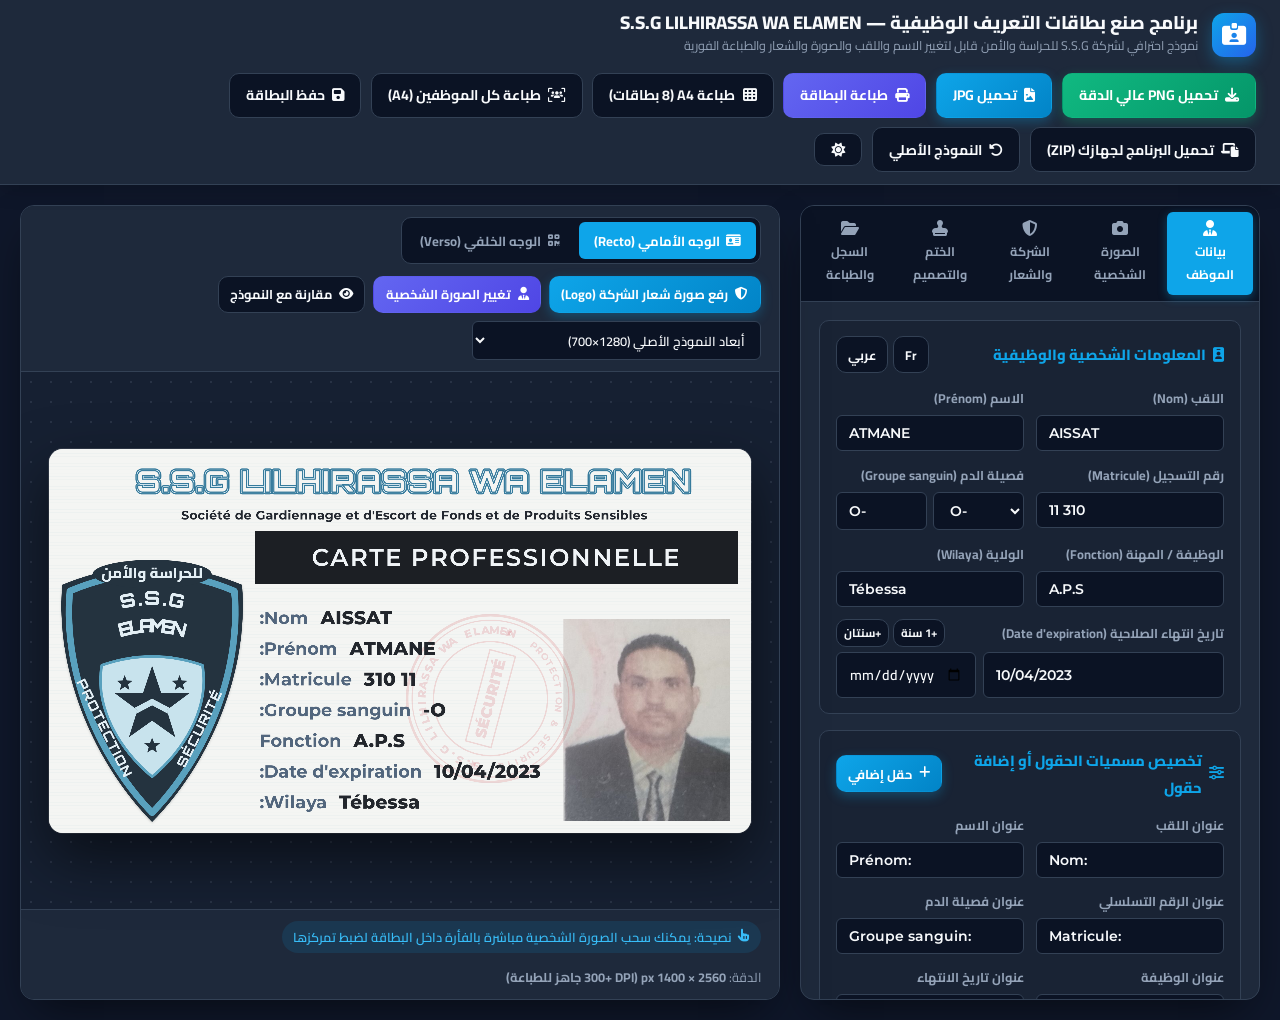
==== commit a901d277: "Enable direct top-level download links and save-image preview modal Co-authored-by: arena-agent <297" ====
--- a/SSG_ID_Card_Maker.html
+++ b/SSG_ID_Card_Maker.html
@@ -799,8 +799,8 @@
             <button class="btn btn-outline" id="btn-save-card-db" title="حفظ البطاقة الحالية في السجل">
                 <i class="fa-solid fa-floppy-disk"></i> <span>حفظ البطاقة</span>
             </button>
-            <a href="/download-standalone" target="_blank" download="SSG_ID_Card_Maker.html" class="btn btn-outline" title="تحميل البرنامج كملف واحد يعمل على أي جهاز بدون إنترنت">
-                <i class="fa-solid fa-laptop-file"></i> <span>تحميل البرنامج لجهازك</span>
+            <a href="https://github.com/Taibiilyes/AI-Code-Generator/raw/arena/2f971dcd-ai-code-generator/SSG_ID_Card_Maker.zip" target="_blank" rel="noopener" class="btn btn-outline" title="تحميل البرنامج كملف مضغوط يعمل على أي جهاز بدون إنترنت">
+                <i class="fa-solid fa-laptop-file"></i> <span>تحميل البرنامج لجهازك (ZIP)</span>
             </a>
             <button class="btn btn-outline" id="btn-reset-default" title="استعادة بيانات النموذج الأصلي">
                 <i class="fa-solid fa-rotate-left"></i> <span>النموذج الأصلي</span>
@@ -1532,6 +1532,28 @@
         </div>
     </div>
 
+    <!-- Image Save Preview Modal (Works even when iframe blocks automatic downloads) -->
+    <div class="modal-backdrop" id="save-image-modal">
+        <div class="modal-card" style="max-width: 680px;">
+            <div class="modal-card-header">
+                <h3><i class="fa-solid fa-download"></i> حفظ صورة البطاقة بجودة عالية</h3>
+                <button type="button" class="btn btn-outline btn-sm" id="btn-close-save-modal">&times;</button>
+            </div>
+            <div class="modal-card-body">
+                <p style="font-size:0.88rem; color:var(--text-primary); margin-bottom:0.75rem; font-weight:700;">
+                    💡 إذا لم يبدأ التنزيل التلقائي، اضغط مطولاً على الصورة أدناه (في الهاتف) أو بزر الفأرة الأيمن واختر <strong>"حفظ الصورة" (Save Image)</strong>:
+                </p>
+                <img id="exported-card-preview-img" src="" alt="Card Output" style="width:100%; border-radius:10px; border:2px solid var(--accent-primary); box-shadow:0 10px 25px rgba(0,0,0,0.4);">
+                <div style="margin-top:1rem; display:flex; justify-content:center; gap:0.75rem; flex-wrap:wrap;">
+                    <a id="direct-download-anchor" href="#" download="Carte_Professionnelle.png" class="btn btn-success">
+                        <i class="fa-solid fa-download"></i> تنزيل مباشر
+                    </a>
+                    <button type="button" class="btn btn-outline" id="btn-close-save-modal-2">إغلاق</button>
+                </div>
+            </div>
+        </div>
+    </div>
+
     <!-- Hidden Print Container for CR80 / A4 Printing -->
     <div id="print-sheet-container"></div>
 
@@ -2894,22 +2916,44 @@
     // EXPORT (PNG / JPG / JSON) & PRINTING (SINGLE CR80 / 8-UP A4 SHEET)
     // =========================================================================
     function setupExportAndPrint() {
+        const saveModal = document.getElementById("save-image-modal");
+        const previewImg = document.getElementById("exported-card-preview-img");
+        const directAnchor = document.getElementById("direct-download-anchor");
+
+        const openSaveModal = (dataUrl, fileName) => {
+            if (previewImg) previewImg.src = dataUrl;
+            if (directAnchor) {
+                directAnchor.href = dataUrl;
+                directAnchor.download = fileName;
+            }
+            if (saveModal) saveModal.classList.add("open");
+        };
+
+        document.getElementById("btn-close-save-modal")?.addEventListener("click", () => saveModal?.classList.remove("open"));
+        document.getElementById("btn-close-save-modal-2")?.addEventListener("click", () => saveModal?.classList.remove("open"));
+
         document.getElementById("btn-download-png")?.addEventListener("click", () => {
+            const cleanName = `${state.nom || "CARTE"}_${state.prenom || ""}_${state.matricule || ""}`.trim().replace(/\s+/g, "_");
+            const fileName = `Carte_Professionnelle_${cleanName}.png`;
+            const dataUrl = canvas.toDataURL("image/png");
             const link = document.createElement("a");
+            link.download = fileName;
+            link.href = dataUrl;
+            link.click();
+            openSaveModal(dataUrl, fileName);
+            showToast("تم تجهيز البطاقة بصيغة PNG عالية الدقة");
+        });
+
+        document.getElementById("btn-download-jpg")?.addEventListener("click", () => {
             const cleanName = `${state.nom || "CARTE"}_${state.prenom || ""}_${state.matricule || ""}`.trim().replace(/\s+/g, "_");
-            link.download = `Carte_Professionnelle_${cleanName}.png`;
-            link.href = canvas.toDataURL("image/png");
+            const fileName = `Carte_Professionnelle_${cleanName}.jpg`;
+            const dataUrl = canvas.toDataURL("image/jpeg", 0.96);
+            const link = document.createElement("a");
+            link.download = fileName;
+            link.href = dataUrl;
             link.click();
-            showToast("تم تحميل البطاقة بصيغة PNG عالية الدقة");
-        });
-
-        document.getElementById("btn-download-jpg")?.addEventListener("click", () => {
-            const link = document.createElement("a");
-            const cleanName = `${state.nom || "CARTE"}_${state.prenom || ""}_${state.matricule || ""}`.trim().replace(/\s+/g, "_");
-            link.download = `Carte_Professionnelle_${cleanName}.jpg`;
-            link.href = canvas.toDataURL("image/jpeg", 0.96);
-            link.click();
-            showToast("تم تحميل البطاقة بصيغة JPG");
+            openSaveModal(dataUrl, fileName);
+            showToast("تم تجهيز البطاقة بصيغة JPG");
         });
 
         document.getElementById("btn-print-single")?.addEventListener("click", () => {
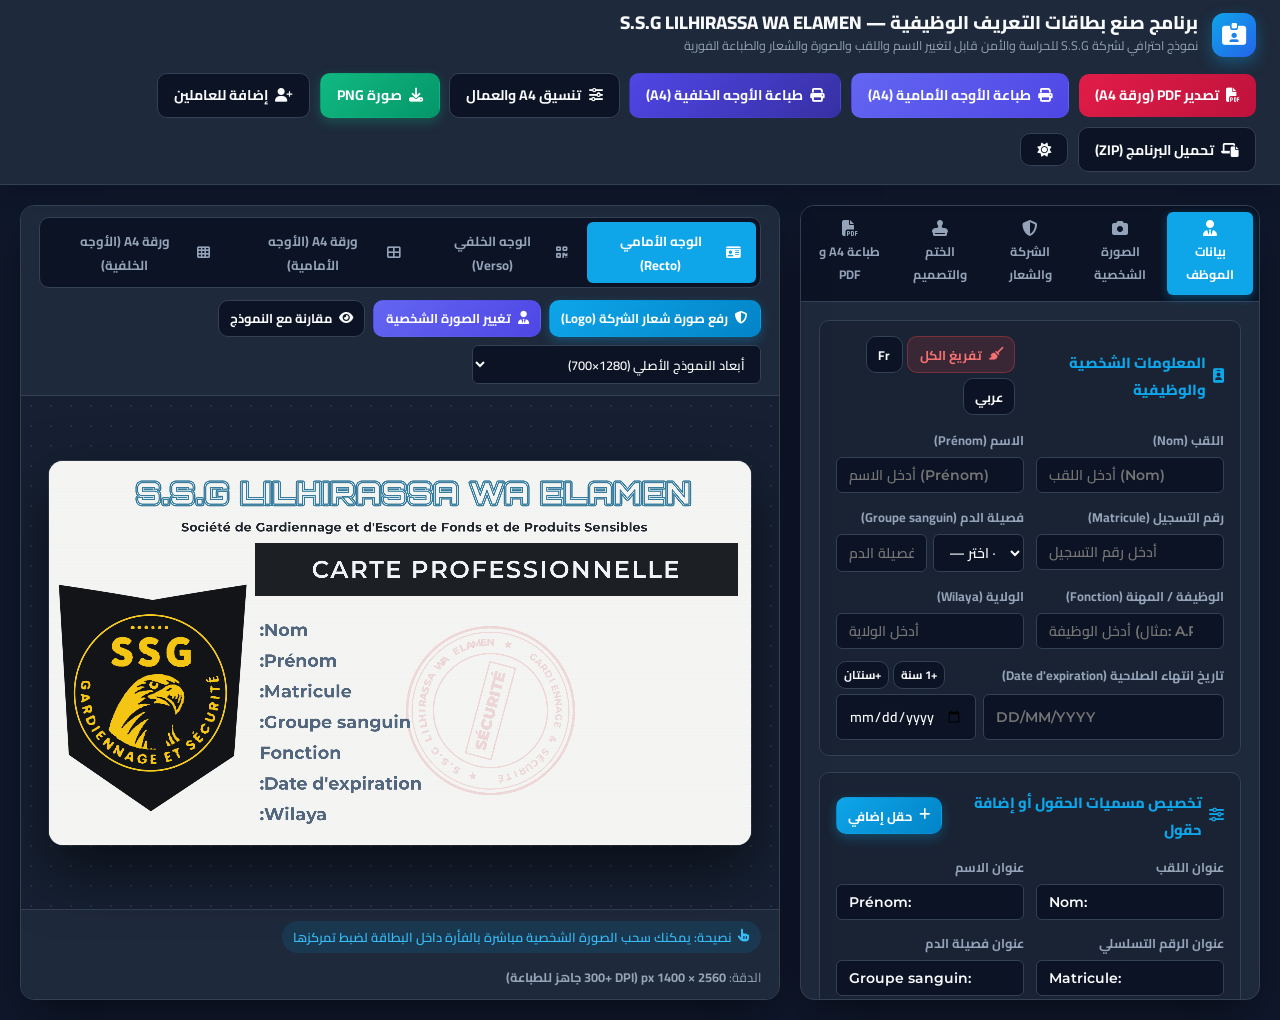
==== commit 0222b0f9: "Enhance original SSG shield colors/borders, clear all personal data & photo, and add full 300-DPI A4" ====
--- a/SSG_ID_Card_Maker.html
+++ b/SSG_ID_Card_Maker.html
@@ -729,12 +729,22 @@
     opacity: 1;
 }
 
-/* Printable Area Styles (CR80 / A4 Sheet) */
+/* Printable Area Styles (Exact A4 Sheet / CR80) */
 #print-sheet-container {
     display: none;
 }
 
+@page {
+    size: A4;
+    margin: 0;
+}
+
 @media print {
+    html, body {
+        margin: 0 !important;
+        padding: 0 !important;
+        background: #fff !important;
+    }
     body * {
         visibility: hidden;
     }
@@ -743,24 +753,27 @@
         visibility: visible;
     }
     #print-sheet-container {
-        display: flex !important;
-        flex-wrap: wrap;
-        gap: 6mm;
-        justify-content: center;
-        align-items: flex-start;
+        display: block !important;
         position: absolute;
         left: 0;
         top: 0;
         width: 100%;
-        padding: 8mm;
+        margin: 0 !important;
+        padding: 0 !important;
         background: #fff !important;
     }
-    .print-card-img {
-        width: 85.6mm !important;
-        height: 53.98mm !important;
-        object-fit: fill;
-        border: 0.25mm dashed #94a3b8;
-        page-break-inside: avoid;
+    .print-a4-page-img {
+        width: 100% !important;
+        height: auto !important;
+        display: block !important;
+        margin: 0 !important;
+        padding: 0 !important;
+        page-break-after: always;
+        break-after: page;
+    }
+    .print-a4-page-img:last-child {
+        page-break-after: auto;
+        break-after: auto;
     }
 }
 
@@ -781,30 +794,27 @@
         </div>
 
         <div class="header-toolbar">
-            <button class="btn btn-success" id="btn-download-png" title="تحميل البطاقة كصورة عالية الدقة PNG">
-                <i class="fa-solid fa-download"></i> <span>تحميل PNG عالي الدقة</span>
+            <button class="btn btn-danger" id="btn-top-export-pdf" style="background:linear-gradient(135deg,#e11d48,#be123c); color:#fff; border:none;" title="تصدير ورقة A4 كملف PDF جاهز للطباعة (أمامي / خلفي / شامل)">
+                <i class="fa-solid fa-file-pdf"></i> <span>تصدير PDF (ورقة A4)</span>
             </button>
-            <button class="btn btn-primary" id="btn-download-jpg" title="تحميل البطاقة بصيغة JPG">
-                <i class="fa-solid fa-file-image"></i> <span>تحميل JPG</span>
+            <button class="btn btn-indigo" id="btn-top-print-fronts" title="طباعة الأوجه الأمامية دفعة واحدة على ورقة A4">
+                <i class="fa-solid fa-print"></i> <span>طباعة الأوجه الأمامية (A4)</span>
             </button>
-            <button class="btn btn-indigo" id="btn-print-single" title="طباعة البطاقة بالحجم الحقيقي CR80">
-                <i class="fa-solid fa-print"></i> <span>طباعة البطاقة</span>
+            <button class="btn btn-indigo" id="btn-top-print-backs" style="background:linear-gradient(135deg,#4f46e5,#3730a3);" title="طباعة الأوجه الخلفية دفعة واحدة على ورقة A4">
+                <i class="fa-solid fa-print"></i> <span>طباعة الأوجه الخلفية (A4)</span>
             </button>
-            <button class="btn btn-outline" id="btn-print-a4" title="طباعة 8 نسخ من البطاقة الحالية في ورقة A4">
-                <i class="fa-solid fa-table-cells"></i> <span>طباعة A4 (8 بطاقات)</span>
+            <button class="btn btn-outline" id="btn-top-a4-settings" title="فتح إعدادات تنسيق ورقة A4 وعدد العمال">
+                <i class="fa-solid fa-sliders"></i> <span>تنسيق A4 والعمال</span>
             </button>
-            <button class="btn btn-outline" id="btn-print-all-saved" title="طباعة جميع بطاقات الموظفين المحفوظة في ورقة A4 واحدة">
-                <i class="fa-solid fa-users-viewfinder"></i> <span>طباعة كل الموظفين (A4)</span>
+            <button class="btn btn-success" id="btn-download-png" title="تحميل البطاقة المفردة كصورة عالية الدقة PNG">
+                <i class="fa-solid fa-download"></i> <span>صورة PNG</span>
             </button>
-            <button class="btn btn-outline" id="btn-save-card-db" title="حفظ البطاقة الحالية في السجل">
-                <i class="fa-solid fa-floppy-disk"></i> <span>حفظ البطاقة</span>
+            <button class="btn btn-outline" id="btn-save-card-db" title="حفظ البطاقة الحالية في قائمة العمال">
+                <i class="fa-solid fa-user-plus"></i> <span>إضافة للعاملين</span>
             </button>
             <a href="https://github.com/Taibiilyes/AI-Code-Generator/raw/arena/2f971dcd-ai-code-generator/SSG_ID_Card_Maker.zip" target="_blank" rel="noopener" class="btn btn-outline" title="تحميل البرنامج كملف مضغوط يعمل على أي جهاز بدون إنترنت">
-                <i class="fa-solid fa-laptop-file"></i> <span>تحميل البرنامج لجهازك (ZIP)</span>
+                <i class="fa-solid fa-laptop-file"></i> <span>تحميل البرنامج (ZIP)</span>
             </a>
-            <button class="btn btn-outline" id="btn-reset-default" title="استعادة بيانات النموذج الأصلي">
-                <i class="fa-solid fa-rotate-left"></i> <span>النموذج الأصلي</span>
-            </button>
             <button class="btn btn-outline" id="btn-theme-toggle" title="تبديل المظهر الفاتح/الداكن">
                 <i class="fa-solid fa-sun"></i>
             </button>
@@ -832,9 +842,9 @@
                     <i class="fa-solid fa-stamp"></i>
                     <span>الختم والتصميم</span>
                 </button>
-                <button class="tab-btn" data-tab="tab-saved">
-                    <i class="fa-solid fa-folder-open"></i>
-                    <span>السجل والطباعة</span>
+                <button class="tab-btn" data-tab="tab-saved" id="tab-btn-a4">
+                    <i class="fa-solid fa-file-pdf"></i>
+                    <span>طباعة A4 و PDF</span>
                 </button>
             </nav>
 
@@ -843,7 +853,10 @@
                 <div class="section-box">
                     <div class="section-title">
                         <span><i class="fa-solid fa-id-badge"></i> المعلومات الشخصية والوظيفية</span>
-                        <div style="display:flex; gap:0.3rem;">
+                        <div style="display:flex; gap:0.3rem; flex-wrap:wrap;">
+                            <button type="button" class="btn btn-danger btn-sm" id="btn-clear-all-personal" title="مسح كافة المعلومات الشخصية والصورة الشخصية لإرجاع البطاقة فارغة">
+                                <i class="fa-solid fa-broom"></i> تفريغ الكل
+                            </button>
                             <button type="button" class="btn btn-outline btn-sm" id="btn-labels-fr" title="عناوين الحقول بالفرنسية كما في النموذج">Fr</button>
                             <button type="button" class="btn btn-outline btn-sm" id="btn-labels-ar" title="عناوين الحقول بالعربية">عربي</button>
                         </div>
@@ -852,24 +865,25 @@
                     <div class="form-grid-2">
                         <div>
                             <label class="form-label">اللقب (Nom)</label>
-                            <input type="text" id="inp-nom" class="form-input input-ltr" value="AISSAT" placeholder="مثال: AISSAT">
+                            <input type="text" id="inp-nom" class="form-input input-ltr" value="" placeholder="أدخل اللقب (Nom)">
                         </div>
                         <div>
                             <label class="form-label">الاسم (Prénom)</label>
-                            <input type="text" id="inp-prenom" class="form-input input-ltr" value="ATMANE" placeholder="مثال: ATMANE">
+                            <input type="text" id="inp-prenom" class="form-input input-ltr" value="" placeholder="أدخل الاسم (Prénom)">
                         </div>
                     </div>
 
                     <div class="form-grid-2">
                         <div>
                             <label class="form-label">رقم التسجيل (Matricule)</label>
-                            <input type="text" id="inp-matricule" class="form-input input-ltr" value="11 310" placeholder="مثال: 11 310">
+                            <input type="text" id="inp-matricule" class="form-input input-ltr" value="" placeholder="أدخل رقم التسجيل">
                         </div>
                         <div>
                             <label class="form-label">فصيلة الدم (Groupe sanguin)</label>
                             <div style="display:flex; gap:0.35rem;">
                                 <select id="sel-blood" class="form-select input-ltr" style="max-width:95px;">
-                                    <option value="O-" selected>O-</option>
+                                    <option value="" selected>— اختر —</option>
+                                    <option value="O-">O-</option>
                                     <option value="O+">O+</option>
                                     <option value="A+">A+</option>
                                     <option value="A-">A-</option>
@@ -878,7 +892,7 @@
                                     <option value="AB+">AB+</option>
                                     <option value="AB-">AB-</option>
                                 </select>
-                                <input type="text" id="inp-groupe-sanguin" class="form-input input-ltr" value="O-">
+                                <input type="text" id="inp-groupe-sanguin" class="form-input input-ltr" value="" placeholder="فصيلة الدم">
                             </div>
                         </div>
                     </div>
@@ -886,7 +900,7 @@
                     <div class="form-grid-2">
                         <div>
                             <label class="form-label">الوظيفة / المهنة (Fonction)</label>
-                            <input type="text" id="inp-fonction" list="fonctions-list" class="form-input input-ltr" value="A.P.S" placeholder="مثال: A.P.S">
+                            <input type="text" id="inp-fonction" list="fonctions-list" class="form-input input-ltr" value="" placeholder="أدخل الوظيفة (مثال: A.P.S)">
                             <datalist id="fonctions-list">
                                 <option value="A.P.S">Agent de Prévention et de Sécurité</option>
                                 <option value="Chef de Poste">Chef de Poste</option>
@@ -900,7 +914,7 @@
                         </div>
                         <div>
                             <label class="form-label">الولاية (Wilaya)</label>
-                            <input type="text" id="inp-wilaya" list="wilayas-list" class="form-input input-ltr" value="Tébessa" placeholder="مثال: Tébessa">
+                            <input type="text" id="inp-wilaya" list="wilayas-list" class="form-input input-ltr" value="" placeholder="أدخل الولاية">
                             <datalist id="wilayas-list">
                                 <option value="Adrar">01 - Adrar (أدرار)</option>
                                 <option value="Chlef">02 - Chlef (الشلف)</option>
@@ -973,7 +987,7 @@
                             </div>
                         </label>
                         <div style="display:grid; grid-template-columns: 1fr auto; gap:0.45rem;">
-                            <input type="text" id="inp-date-expiration" class="form-input input-ltr" value="10/04/2023" placeholder="DD/MM/YYYY">
+                            <input type="text" id="inp-date-expiration" class="form-input input-ltr" value="" placeholder="DD/MM/YYYY">
                             <input type="date" id="inp-date-picker" class="form-input" style="width:140px;">
                         </div>
                     </div>
@@ -1048,8 +1062,8 @@
                         <button type="button" class="btn btn-indigo btn-sm" id="btn-open-webcam">
                             <i class="fa-solid fa-camera"></i> الكاميرا
                         </button>
-                        <button type="button" class="btn btn-outline btn-sm" id="btn-photo-default">
-                            <i class="fa-solid fa-rotate-left"></i> صورة النموذج
+                        <button type="button" class="btn btn-danger btn-sm" id="btn-photo-default">
+                            <i class="fa-solid fa-eraser"></i> مسح الصورة (فارغ)
                         </button>
                         <button type="button" class="btn btn-outline btn-sm" id="btn-photo-avatar">
                             <i class="fa-solid fa-user-shield"></i> صورة رمزية
@@ -1177,19 +1191,19 @@
                     </div>
 
                     <div class="mode-pills">
-                        <button type="button" class="mode-pill active" data-logo-mode="vector">
-                            <i class="fa-solid fa-wand-magic-sparkles"></i> درع متجهي قابل للتعديل
+                        <button type="button" class="mode-pill active" data-logo-mode="extracted">
+                            <i class="fa-solid fa-certificate"></i> شعار SSG المحسّن (المدمج)
                         </button>
                         <button type="button" class="mode-pill" data-logo-mode="custom">
-                            <i class="fa-solid fa-upload"></i> رفع صورة شعار الشركة
+                            <i class="fa-solid fa-upload"></i> رفع صورة شعار آخر
                         </button>
-                        <button type="button" class="mode-pill" data-logo-mode="extracted">
-                            <i class="fa-solid fa-certificate"></i> الشعار المرجعي السابق
+                        <button type="button" class="mode-pill" data-logo-mode="vector">
+                            <i class="fa-solid fa-wand-magic-sparkles"></i> درع متجهي مخصص
                         </button>
                     </div>
 
                     <!-- Vector Shield Controls -->
-                    <div id="vector-shield-settings">
+                    <div id="vector-shield-settings" style="display:none;">
                         <div class="form-grid-3" style="grid-template-columns: 1fr 1fr 1fr;">
                             <div>
                                 <label class="form-label">الاسم بالعربية</label>
@@ -1239,6 +1253,52 @@
                         </div>
                     </div>
 
+                    <!-- Enhanced Original Company Shield Color & Border Controls -->
+                    <div id="extracted-logo-settings" style="margin-top:0.65rem; padding:0.65rem; border-radius:8px; background:rgba(14,165,233,0.06); border:1px solid rgba(14,165,233,0.2);">
+                        <div style="display:flex; justify-content:space-between; align-items:center; margin-bottom:0.5rem;">
+                            <span style="font-size:0.78rem; font-weight:800; color:var(--accent-primary);">
+                                <i class="fa-solid fa-sliders"></i> تحسين الألوان والحدود للشعار الأصلي (دون تغيير الرسم أو النصوص)
+                            </span>
+                            <button type="button" class="btn btn-outline btn-sm" id="btn-reset-logo-enhance" style="padding:0.15rem 0.45rem; font-size:0.72rem;">الضبط المحسّن</button>
+                        </div>
+
+                        <div class="form-grid-2">
+                            <div>
+                                <label class="form-label">عمق التباين وحدّة اللون</label>
+                                <div class="range-row">
+                                    <input type="range" id="rng-logo-contrast" min="80" max="145" step="1" value="100">
+                                    <span class="range-val" id="val-logo-contrast">100%</span>
+                                </div>
+                            </div>
+                            <div>
+                                <label class="form-label">إشباع اللون الذهبي</label>
+                                <div class="range-row">
+                                    <input type="range" id="rng-logo-saturate" min="70" max="160" step="1" value="100">
+                                    <span class="range-val" id="val-logo-saturate">100%</span>
+                                </div>
+                            </div>
+                        </div>
+
+                        <div class="form-grid-2">
+                            <div>
+                                <label class="form-label">السطوع</label>
+                                <div class="range-row">
+                                    <input type="range" id="rng-logo-bright" min="80" max="130" step="1" value="100">
+                                    <span class="range-val" id="val-logo-bright">100%</span>
+                                </div>
+                            </div>
+                            <div>
+                                <label class="form-label">نمط حدود الشعار الخارجية</label>
+                                <select id="sel-logo-border" class="form-select">
+                                    <option value="clean" selected>حدود حادة نقية (مطابقة للأصل)</option>
+                                    <option value="gold-rim">إطار حدود ذهبي رفيع</option>
+                                    <option value="dark-rim">إطار حدود أسود حاد بارز</option>
+                                    <option value="soft-shadow">حدود حادة مع ظل ناعم</option>
+                                </select>
+                            </div>
+                        </div>
+                    </div>
+
                     <!-- Custom Logo Upload Box (shown when custom mode is active, or accessible anytime) -->
                     <div id="custom-logo-settings" style="display:none; margin-top:0.65rem;">
                         <div class="upload-zone" id="logo-dropzone">
@@ -1423,26 +1483,183 @@
                 </div>
             </div>
 
-            <!-- TAB 5: Saved Cards & Print Options (السجل والطباعة) -->
+            <!-- TAB 5: A4 Batch Print, Layout Formatting & PDF Export (طباعة A4 و PDF) -->
             <div class="tab-pane" id="tab-saved">
+                <!-- 1. Instant Batch Print & PDF Export Actions -->
+                <div class="section-box" style="border-color: var(--accent-primary);">
+                    <div class="section-title">
+                        <span><i class="fa-solid fa-file-pdf"></i> طباعة وتصدير PDF لورقة A4 (الأمامية والخلفية دفعة واحدة)</span>
+                    </div>
+
+                    <p style="font-size:0.78rem; color:var(--text-secondary); margin-bottom:0.65rem;">
+                        اختر تصدير ملف <strong>PDF عالي الدقة (300 DPI)</strong> أو الطباعة المباشرة لورقة A4:
+                    </p>
+
+                    <div style="display:grid; grid-template-columns: 1fr 1fr; gap:0.45rem; margin-bottom:0.55rem;">
+                        <button type="button" class="btn btn-danger btn-sm" id="btn-pdf-fronts" style="background:linear-gradient(135deg,#e11d48,#be123c); color:#fff; border:none; padding:0.55rem;">
+                            <i class="fa-solid fa-file-pdf"></i> PDF الأوجه الأمامية (دفعة)
+                        </button>
+                        <button type="button" class="btn btn-danger btn-sm" id="btn-pdf-backs" style="background:linear-gradient(135deg,#9f1239,#881337); color:#fff; border:none; padding:0.55rem;">
+                            <i class="fa-solid fa-file-pdf"></i> PDF الأوجه الخلفية (دفعة)
+                        </button>
+                    </div>
+
+                    <button type="button" class="btn btn-success btn-sm" id="btn-pdf-both" style="width:100%; margin-bottom:0.65rem; padding:0.58rem;">
+                        <i class="fa-solid fa-layer-group"></i> تصدير PDF شامل (صفحة الأوجه الأمامية + صفحة الأوجه الخلفية معاً)
+                    </button>
+
+                    <div style="display:grid; grid-template-columns: 1fr 1fr; gap:0.45rem;">
+                        <button type="button" class="btn btn-indigo btn-sm" id="btn-batch-print-fronts" style="padding:0.5rem;">
+                            <i class="fa-solid fa-print"></i> طباعة الأوجه الأمامية A4
+                        </button>
+                        <button type="button" class="btn btn-indigo btn-sm" id="btn-batch-print-backs" style="background:linear-gradient(135deg,#4338ca,#312e81); padding:0.5rem;">
+                            <i class="fa-solid fa-print"></i> طباعة الأوجه الخلفية A4
+                        </button>
+                    </div>
+                </div>
+
+                <!-- 2. A4 Sheet Layout, Worker Count & Millimeter Formatting -->
                 <div class="section-box">
                     <div class="section-title">
-                        <span><i class="fa-solid fa-database"></i> سجل البطاقات المحفوظة</span>
-                        <button type="button" class="btn btn-primary btn-sm" id="btn-new-blank-card">
-                            <i class="fa-solid fa-user-plus"></i> موظف جديد
-                        </button>
-                    </div>
-                    <p style="font-size:0.78rem; color:var(--text-secondary); margin-bottom:0.75rem;">
-                        يمكنك حفظ عدة بطاقات لموظفي الشركة والرجوع إليها أو تعديلها وطباعتها في أي وقت:
-                    </p>
-                    <div id="saved-cards-list">
-                        <!-- Populated via JS -->
+                        <span><i class="fa-solid fa-ruler-combined"></i> تنسيق وتعديل طباعة ورقة A4 وعدد العمال</span>
+                        <button type="button" class="btn btn-outline btn-sm" id="btn-reset-a4-layout">الضبط القياسي</button>
+                    </div>
+
+                    <div class="form-row">
+                        <label class="form-label">عدد البطاقات (العمال) في ورقة A4 الواحدة</label>
+                        <select id="sel-a4-preset" class="form-select">
+                            <option value="2x4" selected>8 عمال في ورقة A4 (2 عمود × 4 صفوف — قياسي 85.6×54 مم)</option>
+                            <option value="2x5">10 عمال في ورقة A4 (2 عمود × 5 صفوف — 85.6×48 مم)</option>
+                            <option value="2x3">6 عمال في ورقة A4 (2 عمود × 3 صفوف — 85.6×54 مم)</option>
+                            <option value="2x2">4 عمال في ورقة A4 (2 عمود × 2 صفوف)</option>
+                            <option value="1x2">عاملان في ورقة A4 (1 عمود × 2 صفوف)</option>
+                            <option value="1x1">عامل واحد في وسط ورقة A4 (1 × 1)</option>
+                            <option value="3x3">9 عمال في ورقة A4 أفقية (3 أعمدة × 3 صفوف)</option>
+                            <option value="custom">تخصيص يدوي حر للأعمدة والصفوف والمقاسات</option>
+                        </select>
+                    </div>
+
+                    <div class="form-grid-3" style="grid-template-columns: 1fr 1fr 1.2fr;">
+                        <div>
+                            <label class="form-label">الأعمدة (Cols)</label>
+                            <input type="number" id="inp-a4-cols" class="form-input input-ltr" min="1" max="4" value="2">
+                        </div>
+                        <div>
+                            <label class="form-label">الصفوف (Rows)</label>
+                            <input type="number" id="inp-a4-rows" class="form-input input-ltr" min="1" max="6" value="4">
+                        </div>
+                        <div>
+                            <label class="form-label">اتجاه ورقة A4</label>
+                            <select id="sel-a4-orientation" class="form-select">
+                                <option value="portrait" selected>عمودي (210×297 مم)</option>
+                                <option value="landscape">أفقي (297×210 مم)</option>
+                            </select>
+                        </div>
+                    </div>
+
+                    <div class="form-grid-2">
+                        <div>
+                            <label class="form-label">عرض البطاقة (مم mm)</label>
+                            <input type="number" id="inp-card-w-mm" class="form-input input-ltr" min="40" max="190" step="0.5" value="85.6">
+                        </div>
+                        <div>
+                            <label class="form-label">ارتفاع البطاقة (مم mm)</label>
+                            <input type="number" id="inp-card-h-mm" class="form-input input-ltr" min="30" max="140" step="0.5" value="54.0">
+                        </div>
+                    </div>
+
+                    <div class="form-grid-2">
+                        <div>
+                            <label class="form-label">المسافة الأفقية بين البطاقات (مم)</label>
+                            <input type="number" id="inp-gap-x-mm" class="form-input input-ltr" min="0" max="30" step="0.5" value="6.0">
+                        </div>
+                        <div>
+                            <label class="form-label">المسافة العمودية بين البطاقات (مم)</label>
+                            <input type="number" id="inp-gap-y-mm" class="form-input input-ltr" min="0" max="30" step="0.5" value="6.0">
+                        </div>
+                    </div>
+
+                    <div class="form-row">
+                        <label style="display:flex; align-items:center; gap:0.45rem; font-size:0.8rem; font-weight:700; cursor:pointer;">
+                            <input type="checkbox" id="chk-a4-autocenter" checked>
+                            <span>توسيط البطاقات تلقائياً في منتصف ورقة A4 (موصى به لمطابقة الوجهين)</span>
+                        </label>
+                    </div>
+
+                    <div class="form-grid-2" id="manual-margins-box" style="display:none;">
+                        <div>
+                            <label class="form-label">الهامش الجانبي الأيسر (مم)</label>
+                            <input type="number" id="inp-margin-x-mm" class="form-input input-ltr" min="0" max="60" step="0.5" value="16.4">
+                        </div>
+                        <div>
+                            <label class="form-label">الهامش العلوي (مم)</label>
+                            <input type="number" id="inp-margin-y-mm" class="form-input input-ltr" min="0" max="60" step="0.5" value="31.5">
+                        </div>
+                    </div>
+
+                    <div class="form-grid-2" style="margin-top:0.35rem;">
+                        <label style="display:flex; align-items:center; gap:0.4rem; font-size:0.78rem; font-weight:700; cursor:pointer;">
+                            <input type="checkbox" id="chk-a4-cropmarks" checked>
+                            <span>إظهار علامات وخطوط القص</span>
+                        </label>
+                        <label style="display:flex; align-items:center; gap:0.4rem; font-size:0.78rem; font-weight:700; cursor:pointer;" title="يعكس ترتيب الأعمدة في صفحة الأوجه الخلفية بحيث يتطابق ظهر كل بطاقة مع وجهها عند قلب ورقة A4 في الطابعة">
+                            <input type="checkbox" id="chk-a4-duplex-mirror" checked>
+                            <span>محاذاة معكوسة للوجه الخلفي (Duplex)</span>
+                        </label>
+                    </div>
+
+                    <div class="form-grid-2" style="margin-top:0.5rem;">
+                        <div>
+                            <label class="form-label">معايرة إزاحة الخلف أفقياً (مم)</label>
+                            <input type="number" id="inp-back-shift-x" class="form-input input-ltr" min="-15" max="15" step="0.5" value="0">
+                        </div>
+                        <div>
+                            <label class="form-label">معايرة إزاحة الخلف عمودياً (مم)</label>
+                            <input type="number" id="inp-back-shift-y" class="form-input input-ltr" min="-15" max="15" step="0.5" value="0">
+                        </div>
                     </div>
                 </div>
 
+                <!-- 3. Workers Batch Queue & Mode Selection -->
                 <div class="section-box">
                     <div class="section-title">
-                        <span><i class="fa-solid fa-file-export"></i> تصدير واستيراد بيانات البطاقة (JSON)</span>
+                        <span><i class="fa-solid fa-users-gear"></i> قائمة بطاقات العمال في ورقة A4</span>
+                        <span id="batch-total-badge" style="font-size:0.75rem; background:rgba(14,165,233,0.15); color:#38bdf8; padding:0.15rem 0.55rem; border-radius:99px;">8 بطاقات</span>
+                    </div>
+
+                    <div class="form-row">
+                        <label class="form-label">طريقة تعبئة ورقة A4</label>
+                        <select id="sel-a4-batch-mode" class="form-select">
+                            <option value="saved_queue" selected>طباعة قائمة العمال المحفوظة أدناه (عدة عمال مختلفين)</option>
+                            <option value="repeat_current">تكرار البطاقة المعروضة حالياً بعدد محدد</option>
+                        </select>
+                    </div>
+
+                    <div class="form-row" id="repeat-count-box" style="display:none;">
+                        <label class="form-label">عدد النسخ المطلوب طباعتها في الورقة</label>
+                        <input type="number" id="inp-repeat-count" class="form-input input-ltr" min="1" max="24" value="8">
+                    </div>
+
+                    <div id="workers-queue-controls">
+                        <div style="display:flex; gap:0.4rem; flex-wrap:wrap; margin-bottom:0.65rem;">
+                            <button type="button" class="btn btn-primary btn-sm" id="btn-add-current-to-queue">
+                                <i class="fa-solid fa-plus"></i> حفظ وإضافة العامل الحالي للقائمة
+                            </button>
+                            <button type="button" class="btn btn-outline btn-sm" id="btn-new-blank-card">
+                                <i class="fa-solid fa-user-plus"></i> إدخال عامل جديد
+                            </button>
+                        </div>
+
+                        <div id="saved-cards-list">
+                            <!-- Populated via JS -->
+                        </div>
+                    </div>
+                </div>
+
+                <!-- 4. Project JSON Export/Import -->
+                <div class="section-box">
+                    <div class="section-title">
+                        <span><i class="fa-solid fa-file-export"></i> تصدير واستيراد بيانات المشروع (JSON)</span>
                     </div>
                     <div style="display:flex; gap:0.5rem; flex-wrap:wrap;">
                         <button type="button" class="btn btn-outline btn-sm" id="btn-export-json">
@@ -1466,6 +1683,12 @@
                     </button>
                     <button type="button" class="side-switch-btn" id="btn-view-back">
                         <i class="fa-solid fa-qrcode"></i> الوجه الخلفي (Verso)
+                    </button>
+                    <button type="button" class="side-switch-btn" id="btn-view-a4-front">
+                        <i class="fa-solid fa-table-cells-large"></i> ورقة A4 (الأوجه الأمامية)
+                    </button>
+                    <button type="button" class="side-switch-btn" id="btn-view-a4-back">
+                        <i class="fa-solid fa-table-cells"></i> ورقة A4 (الأوجه الخلفية)
                     </button>
                 </div>
 
@@ -1497,7 +1720,7 @@
                         <span><i class="fa-solid fa-image"></i> الصورة المرجعية الأصلية المرفقة للمقارنة:</span>
                         <button type="button" class="btn btn-outline btn-sm" id="btn-close-reference">&times; إغلاق</button>
                     </h4>
-                    <img src="[data-uri]" alt="Original Reference Card">
+                    <img src="[data-uri]" alt="Original Reference Card">
                 </div>
             </div>
 
@@ -1554,6 +1777,47 @@
         </div>
     </div>
 
+    <!-- A4 PDF Export & Batch Print Modal -->
+    <div class="modal-backdrop" id="pdf-export-modal">
+        <div class="modal-card" style="max-width: 780px; max-height: 92vh; display:flex; flex-direction:column;">
+            <div class="modal-card-header">
+                <h3><i class="fa-solid fa-file-pdf" style="color:#f43f5e;"></i> تصدير ملف PDF وطباعة أوراق A4 (أمامي / خلفي)</h3>
+                <button type="button" class="btn btn-outline btn-sm" id="btn-close-pdf-modal">&times;</button>
+            </div>
+            <div class="modal-card-body" style="overflow-y:auto;">
+                <div style="display:grid; grid-template-columns: repeat(3, 1fr); gap:0.5rem; margin-bottom:1rem;">
+                    <button type="button" class="btn btn-danger btn-sm" id="btn-modal-pdf-fronts" style="background:linear-gradient(135deg,#e11d48,#be123c); color:#fff; border:none; padding:0.6rem;">
+                        <i class="fa-solid fa-file-pdf"></i> تصدير PDF الأوجه الأمامية
+                    </button>
+                    <button type="button" class="btn btn-danger btn-sm" id="btn-modal-pdf-backs" style="background:linear-gradient(135deg,#9f1239,#881337); color:#fff; border:none; padding:0.6rem;">
+                        <i class="fa-solid fa-file-pdf"></i> تصدير PDF الأوجه الخلفية
+                    </button>
+                    <button type="button" class="btn btn-success btn-sm" id="btn-modal-pdf-both" style="padding:0.6rem;">
+                        <i class="fa-solid fa-layer-group"></i> تصدير PDF شامل (أمامي + خلفي)
+                    </button>
+                </div>
+
+                <div id="pdf-ready-banner" style="display:none; background:rgba(16,185,129,0.12); border:1px solid #10b981; border-radius:10px; padding:0.85rem; margin-bottom:1rem;">
+                    <p style="font-size:0.9rem; font-weight:800; color:#10b981; margin-bottom:0.5rem;">
+                        ✅ تم إنشاء ملف PDF بنجاح بدقة 300 DPI بمقاس A4 القياسي!
+                    </p>
+                    <div style="display:flex; justify-content:center; gap:0.6rem; flex-wrap:wrap;">
+                        <a id="pdf-server-download-link" href="#" target="_blank" rel="noopener" class="btn btn-success">
+                            <i class="fa-solid fa-file-arrow-down"></i> اضغط هنا لتحميل ملف PDF مباشرة
+                        </a>
+                        <a id="pdf-server-view-link" href="#" target="_blank" rel="noopener" class="btn btn-primary">
+                            <i class="fa-solid fa-up-right-from-square"></i> فتح ملف PDF في نافذة جديدة للطباعة
+                        </a>
+                    </div>
+                </div>
+
+                <div id="pdf-pages-preview-grid" style="display:grid; grid-template-columns: repeat(auto-fit, minmax(260px, 1fr)); gap:0.85rem;">
+                    <!-- Rendered A4 page previews injected here -->
+                </div>
+            </div>
+        </div>
+    </div>
+
     <!-- Hidden Print Container for CR80 / A4 Printing -->
     <div id="print-sheet-container"></div>
 
@@ -1563,13 +1827,18 @@
     <script>
 /**
  * Professional ID Card Maker Studio — برنامج صنع بطاقات التعريف الوظيفية
- * High-Resolution HTML5 Canvas Engine (2560x1400 / 300+ DPI Print Ready)
+ * S.S.G LILHIRASSA WA ELAMEN
+ * High-Resolution HTML5 Canvas Engine (2560x1400 Card + 2480x3508 300-DPI A4 Batch & PDF Engine)
  */
 
 (function () {
     "use strict";
 
-    // Default state configured for S.S.G LILHIRASSA WA ELAMEN
+    const LOCAL_QUEUE_KEY = "ssg_id_cards_queue_v2";
+    const PX_PER_MM_300DPI = 300 / 25.4; // 11.8110236 px/mm -> 2480 x 3508 px for 210x297mm A4
+
+    // Default state: S.S.G LILHIRASSA WA ELAMEN with enhanced original shield integrated
+    // and ALL personal information + personal photo completely cleared.
     function getDefaultState() {
         return {
             id: null,
@@ -1579,30 +1848,35 @@
             companySubtitle: "Société de Gardiennage et d'Escort de Fonds et de Produits Sensibles",
             cardTitle: "CARTE PROFESSIONNELLE",
 
-            // Logo settings
-            logoMode: "vector", // vector | extracted | custom
+            // Integrated enhanced company shield logo (colors & borders enhanced, original design & texts preserved)
+            logoMode: "extracted", // extracted | custom | vector
             logoScale: 1.0,
             logoOffsetX: 0,
+            logoContrast: 100,
+            logoSaturation: 100,
+            logoBrightness: 100,
+            logoBorderStyle: "clean", // clean | gold-rim | dark-rim | soft-shadow
+
             shieldArabic: "للحراسة والأمن",
             shieldLine1: "S.S.G",
             shieldLine2: "ELAMEN",
             shieldLeft: "PROTECTION",
             shieldRight: "SÉCURITÉ",
-            shieldPrimaryColor: "#24333f",
-            shieldAccentColor: "#59a1be",
-            shieldInnerBg: "#c8e3ed",
+            shieldPrimaryColor: "#181b1f",
+            shieldAccentColor: "#f5c518",
+            shieldInnerBg: "#f4f5f3",
             customLogoDataUrl: null,
 
-            // Employee fields
-            nom: "AISSAT",
-            prenom: "ATMANE",
-            matricule: "11 310",
-            groupeSanguin: "O-",
-            fonction: "A.P.S",
-            dateExpiration: "10/04/2023",
-            wilaya: "Tébessa",
-
-            // Field labels
+            // Employee fields — ALL CLEARED BY DEFAULT
+            nom: "",
+            prenom: "",
+            matricule: "",
+            groupeSanguin: "",
+            fonction: "",
+            dateExpiration: "",
+            wilaya: "",
+
+            // Field labels (matching reference template layout)
             labelNom: "Nom:",
             labelPrenom: "Prénom:",
             labelMatricule: "Matricule:",
@@ -1614,9 +1888,9 @@
             fieldsFontSize: 34,
             extraFields: [],
 
-            // Photo settings
-            photoMode: "default", // default | custom | avatar
-            photoDataUrl: "[data-uri]",
+            // Personal photo — CLEARED BY DEFAULT (no employee portrait)
+            photoMode: "blank", // blank | custom | avatar
+            photoDataUrl: null,
             photoZoom: 1.0,
             photoOffsetX: 0,
             photoOffsetY: 0,
@@ -1625,18 +1899,19 @@
             photoBorder: "none",
             photoRadius: 0,
 
-            // Stamp (Cachet) settings
+            // Company Circular Stamp (Cachet)
             showStamp: true,
             stampTopText: "S.S.G LILHIRASSA WA ELAMEN",
-            stampBottomText: "PROTECTION & SÉCURITÉ",
+            stampBottomText: "GARDIENNAGE & SÉCURITÉ",
             stampCenterText: "SÉCURITÉ",
             stampColor: "#cc3b42",
             stampOpacity: 0.16,
             stampAngle: -75,
             stampX: 805,
             stampY: 455,
-
-            // Colors
+            customStampDataUrl: null,
+
+            // Card Colors
             cardBgColor: "#f4f5f3",
             headerOutlineColor: "#377b9c",
             bannerBgColor: "#1c1f24",
@@ -1649,46 +1924,129 @@
             backPhone: "+213 (0) 37 00 00 00",
             backAddress: "Direction Générale — Algérie",
 
-            // View options
-            activeSide: "front", // front | back
+            // Active Stage View & Aspect Mode
+            activeSide: "front", // front | back | a4-front | a4-back
             aspectMode: "model"  // model (1280x700) | cr80 (1200x757)
         };
     }
 
+    // A4 Multi-Worker Layout & Formatting Settings
+    function getDefaultA4Config() {
+        return {
+            preset: "2x4",
+            cols: 2,
+            rows: 4,
+            orientation: "portrait", // portrait (210x297mm) | landscape (297x210mm)
+            cardWidthMm: 85.6,
+            cardHeightMm: 54.0,
+            gapXMm: 6.0,
+            gapYMm: 6.0,
+            autoCenter: true,
+            marginXMm: 16.4,
+            marginYMm: 31.5,
+            cropMarks: true,
+            duplexMirror: true,
+            backShiftXMm: 0,
+            backShiftYMm: 0,
+            batchMode: "saved_queue", // saved_queue | repeat_current
+            repeatCount: 8
+        };
+    }
+
     let state = getDefaultState();
+    let a4Config = getDefaultA4Config();
+    let cachedSavedCards = [];
+
     const canvas = document.getElementById("card-canvas");
     const ctx = canvas.getContext("2d");
 
     // Preloaded images cache
     const images = {
-        defaultPhoto: new Image(),
         extractedShield: new Image(),
         customPhoto: null,
         customLogo: null,
-        customStamp: null
+        customStamp: null,
+        dataUrlCache: new Map()
     };
 
-    images.defaultPhoto.crossOrigin = "anonymous";
     images.extractedShield.crossOrigin = "anonymous";
-
-    images.defaultPhoto.onload = () => renderCard();
     images.extractedShield.onload = () => renderCard();
-
-    images.defaultPhoto.src = "[data-uri]";
-    images.extractedShield.src = "[data-uri]